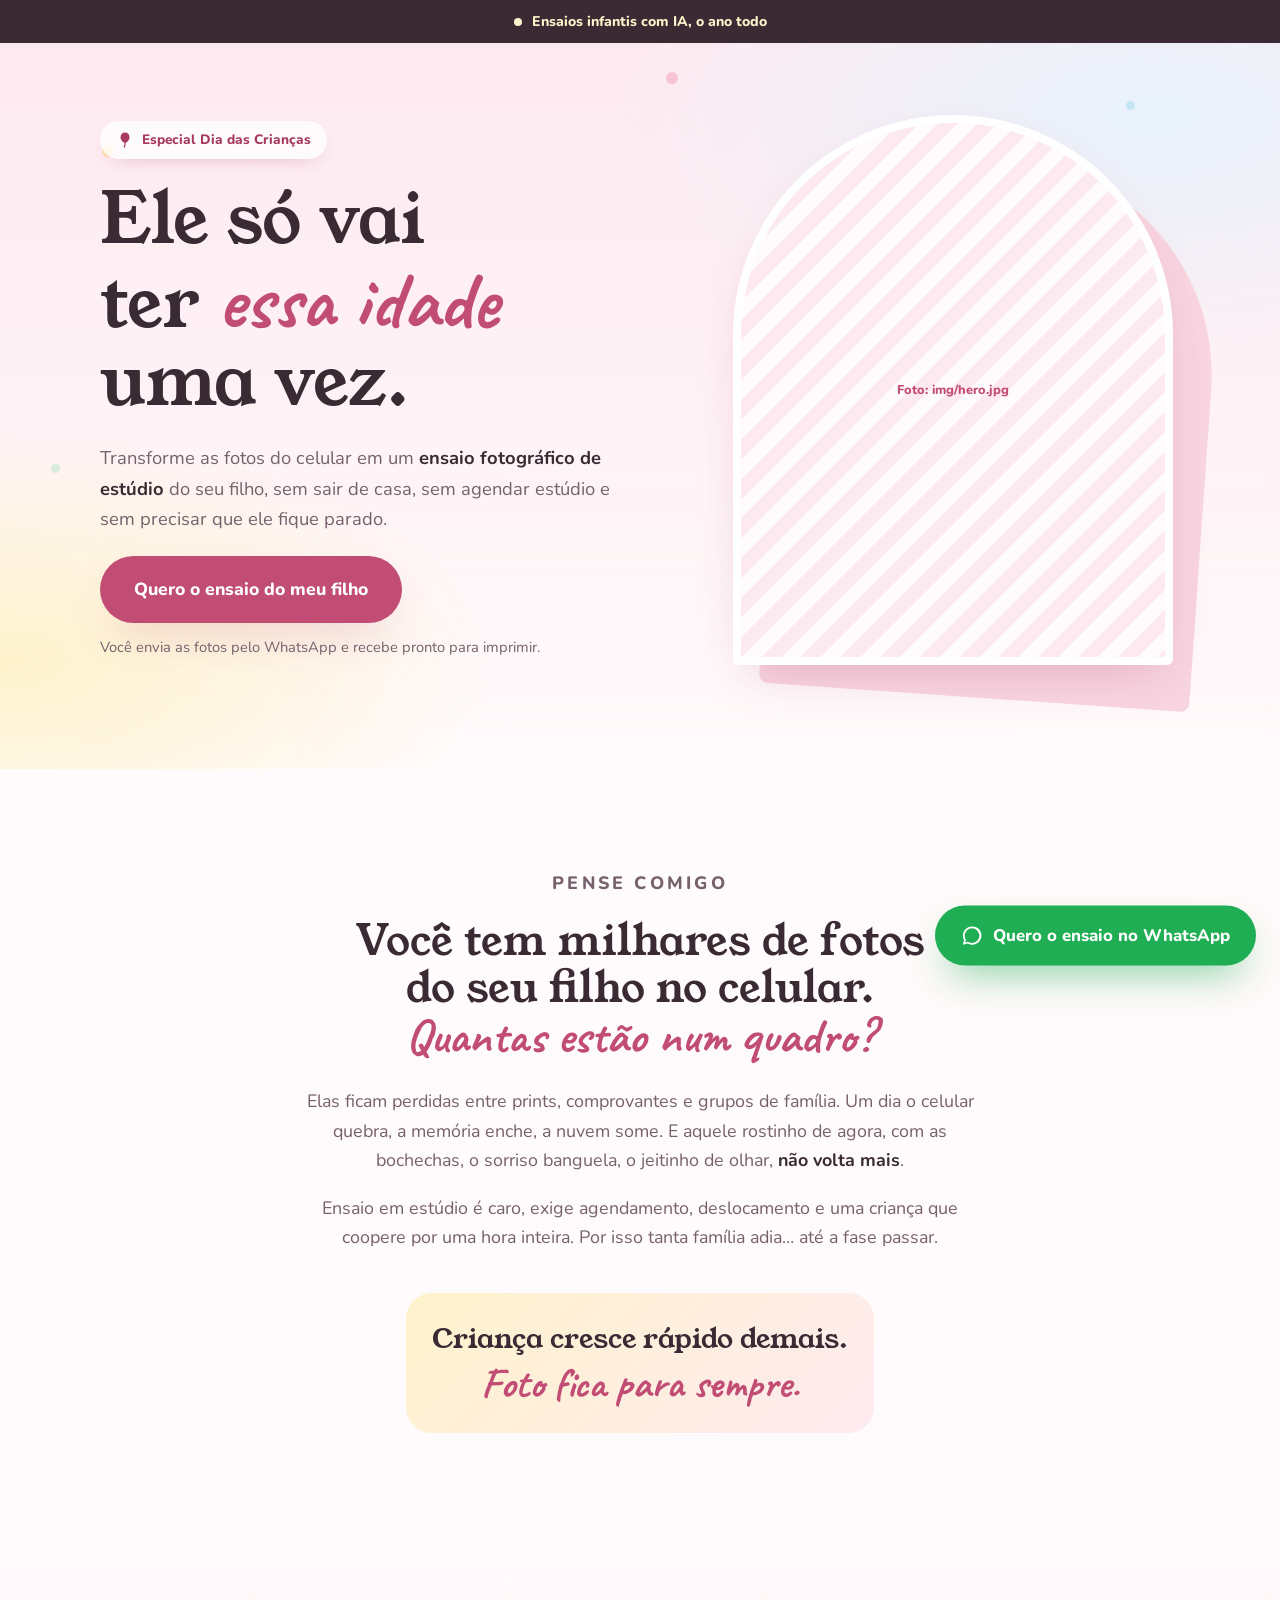
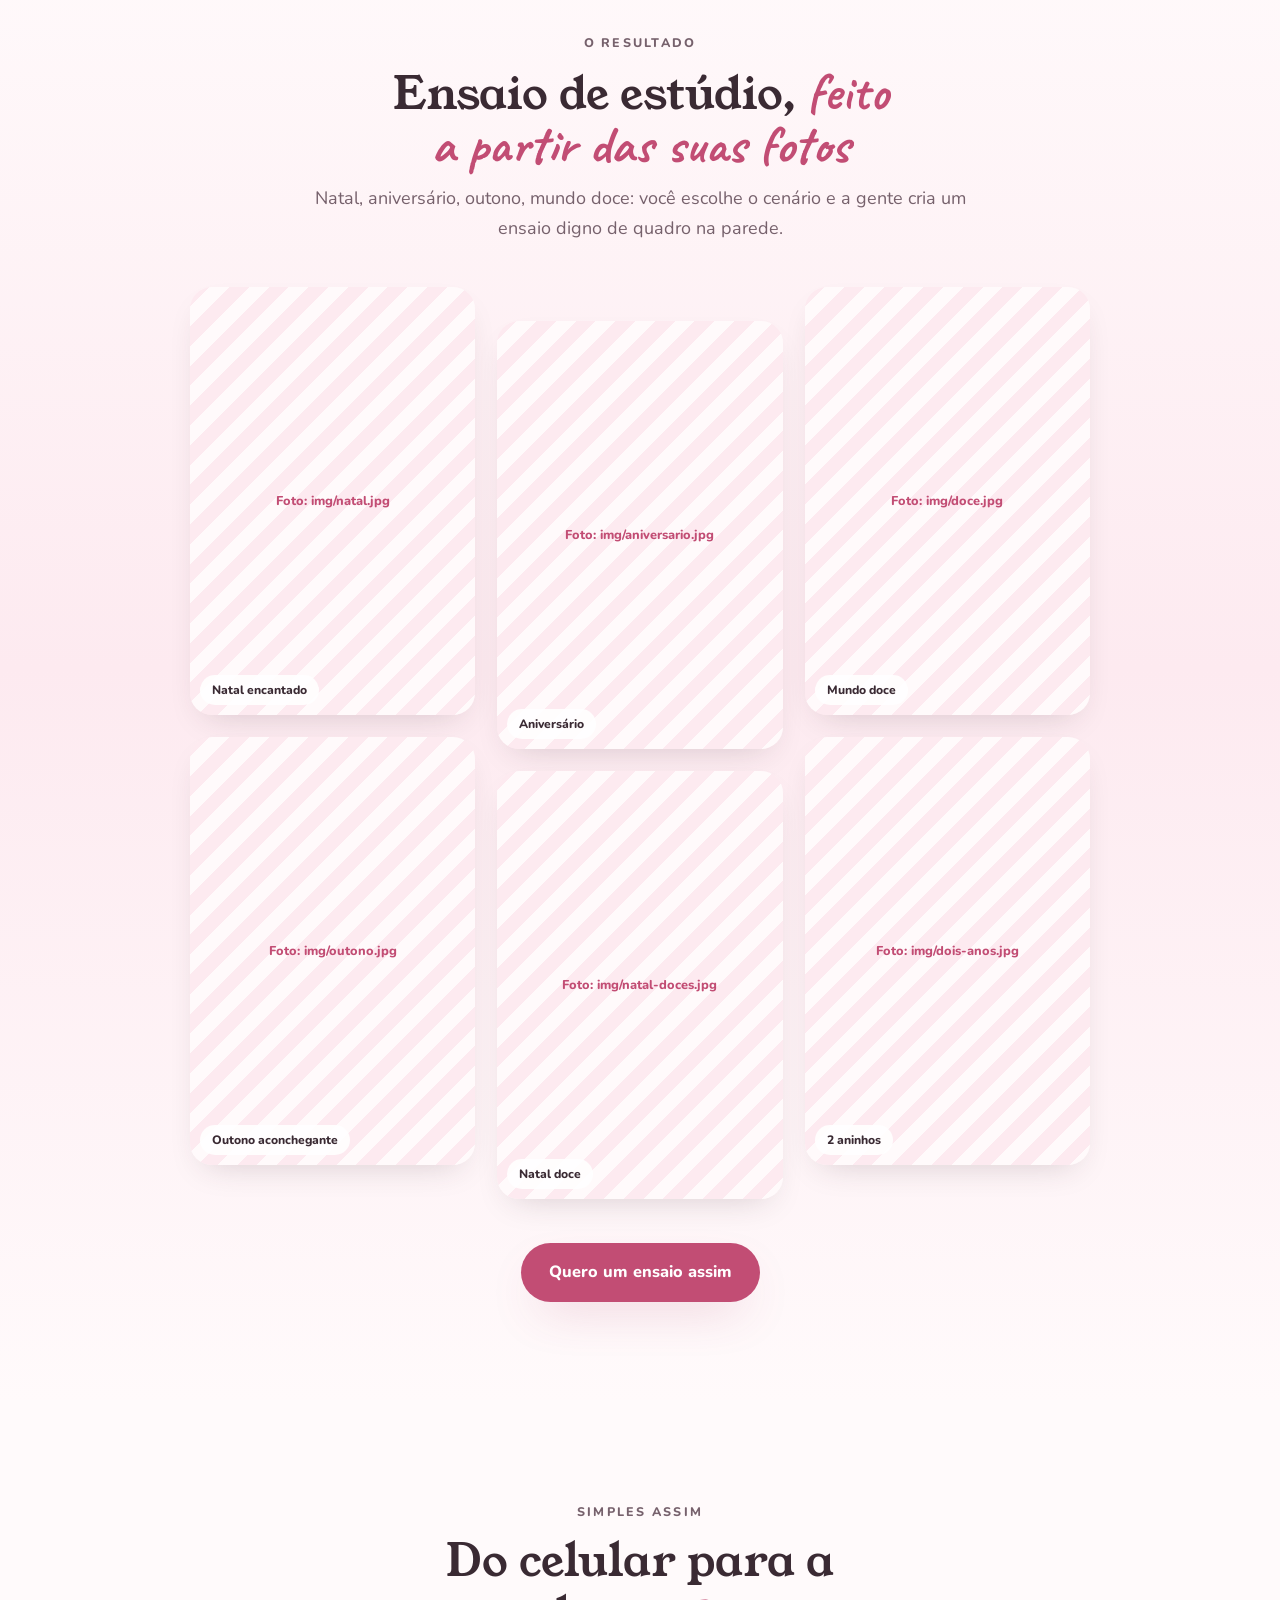
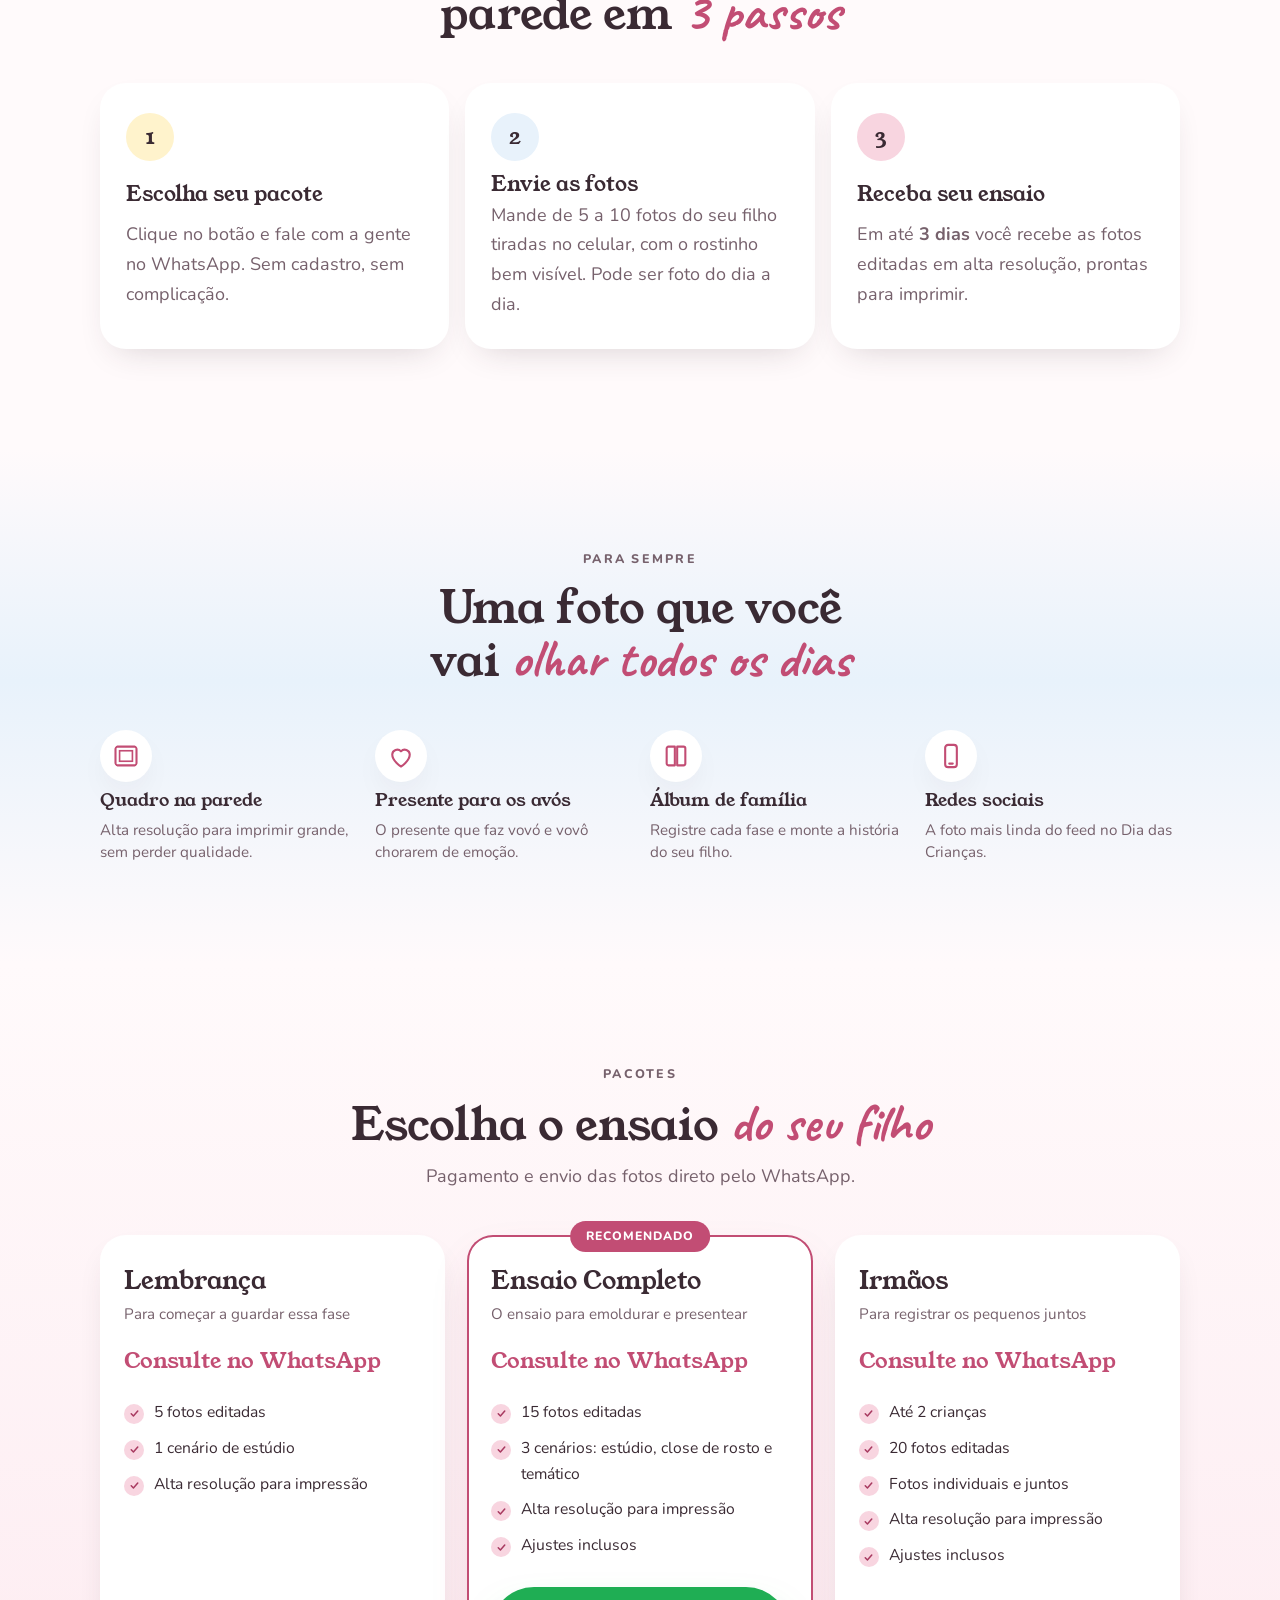
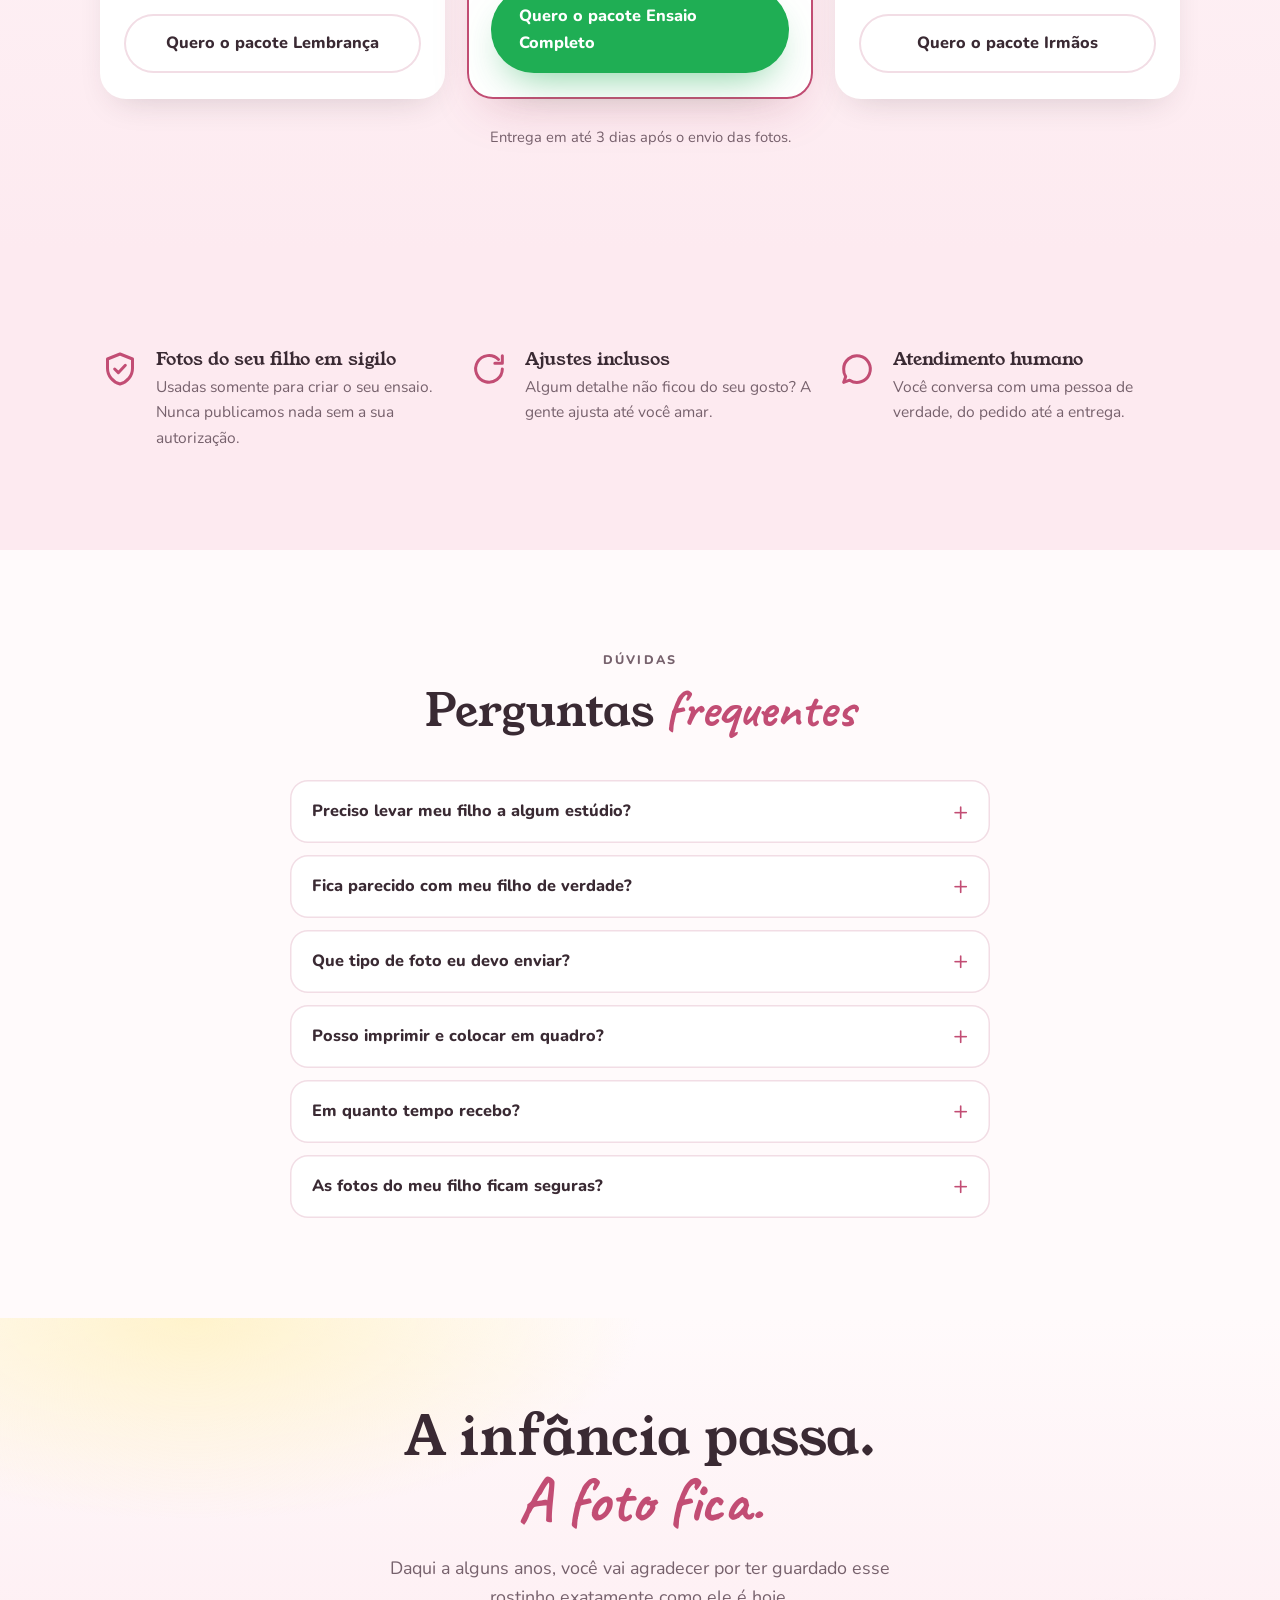
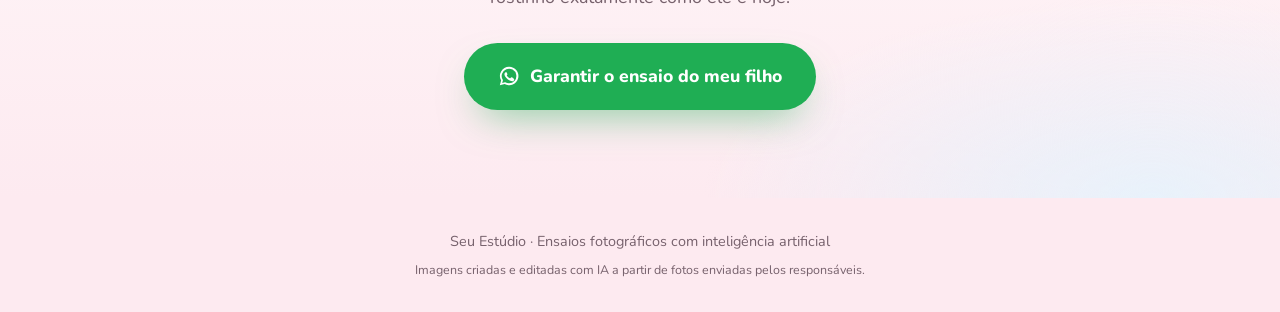
==== ensaio-dia-das-criancas/index.html @ fffeb562 "Add Dia das Crianças landing page for AI photo shoots Mobile-first page for Meta ads traffic: emotio" ====
<!DOCTYPE html>
<html lang="pt-BR">
<head>
<meta charset="UTF-8">
<meta name="viewport" content="width=device-width, initial-scale=1.0">
<meta name="color-scheme" content="light only">
<title>Ensaio Fotográfico com IA · Especial Dia das Crianças</title>
<meta name="description" content="Transforme fotos do celular em um ensaio de estúdio do seu filho, sem sair de casa. Especial Dia das Crianças: você envia as fotos pelo WhatsApp e recebe um ensaio pronto para imprimir e emoldurar.">
<meta property="og:title" content="Ensaio fotográfico com IA · Especial Dia das Crianças">
<meta property="og:description" content="Ele só vai ter essa idade uma vez. Transforme fotos do celular em um ensaio de estúdio, pronto para o quadro na parede.">
<meta property="og:image" content="img/hero.jpg">
<meta property="og:type" content="website">
<link rel="preconnect" href="https://fonts.googleapis.com">
<link rel="preconnect" href="https://fonts.gstatic.com" crossorigin>
<link href="https://fonts.googleapis.com/css2?family=Young+Serif&family=Caveat:wght@700&family=Nunito:wght@400;600;700;800&display=swap" rel="stylesheet">
<link rel="stylesheet" href="style.css">
</head>
<body>

<header class="topbar">
  <span class="topbar-dot"></span>
  <strong id="topbar-deadline">Especial Dia das Crianças</strong>
</header>

<!-- ===== HERO ===== -->
<section class="hero">
  <div class="confetti" aria-hidden="true">
    <i style="--x:8%;--y:14%;--c:var(--sun)"></i>
    <i style="--x:88%;--y:8%;--c:var(--sky)"></i>
    <i style="--x:92%;--y:46%;--c:var(--coral)"></i>
    <i style="--x:4%;--y:58%;--c:var(--mint)"></i>
    <i style="--x:52%;--y:4%;--c:var(--coral)"></i>
  </div>

  <div class="hero-inner">
    <div class="hero-copy">
      <span class="badge">
        <svg viewBox="0 0 24 24" aria-hidden="true"><path d="M12 2c3.3 0 6 2.7 6 6.2 0 3.6-3.2 6.8-6 7.8-2.8-1-6-4.2-6-7.8C6 4.7 8.7 2 12 2Z" fill="currentColor"/><path d="M12 16c.4 2 0 4-1.4 6" stroke="currentColor" stroke-width="1.5" fill="none"/></svg>
        Especial Dia das Crianças
      </span>
      <h1>Ele só vai ter <em>essa idade</em> uma vez.</h1>
      <p class="lead">Transforme as fotos do celular em um <strong>ensaio fotográfico de estúdio</strong> do seu filho, sem sair de casa, sem agendar estúdio e sem precisar que ele fique parado.</p>

      <div class="hero-cta">
        <a href="#pacotes" class="btn btn-primary btn-lg">Quero o ensaio do meu filho</a>
        <p class="micro">Você envia as fotos pelo WhatsApp e recebe pronto para imprimir.</p>
      </div>

      <div class="countdown" id="countdown" hidden>
        <div class="countdown-num"><span id="cd-days">0</span><small>dias</small></div>
        <p>para o Dia das Crianças. <strong id="cd-order-by"></strong></p>
      </div>
    </div>

    <div class="hero-visual">
      <figure class="arch">
        <img src="img/hero.jpg" alt="Menina assoprando a vela de 4 anos no bolo de aniversário" data-ph="hero.jpg">
      </figure>
      <figure class="snapshot" data-optional>
        <img src="img/antes.jpg" alt="Foto comum tirada no celular" data-ph="antes.jpg" data-optional>
        <figcaption>foto do celular</figcaption>
      </figure>
      <div class="arrow-note" data-optional aria-hidden="true">
        <svg viewBox="0 0 80 50"><path d="M4 8c18 30 44 34 66 22" fill="none" stroke="currentColor" stroke-width="2.4" stroke-linecap="round"/><path d="M60 22l10 8-12 4" fill="none" stroke="currentColor" stroke-width="2.4" stroke-linecap="round" stroke-linejoin="round"/></svg>
        <span>vira isso</span>
      </div>
    </div>
  </div>
</section>

<!-- ===== DOR / EMOÇÃO ===== -->
<section class="section feel">
  <div class="wrap narrow">
    <p class="kicker">Pense comigo</p>
    <h2>Você tem milhares de fotos do seu filho no celular.<br><em>Quantas estão num quadro?</em></h2>
    <p>Elas ficam perdidas entre prints, comprovantes e grupos de família. Um dia o celular quebra, a memória enche, a nuvem some. E aquele rostinho de agora, com as bochechas, o sorriso banguela, o jeitinho de olhar, <strong>não volta mais</strong>.</p>
    <p>Ensaio em estúdio é caro, exige agendamento, deslocamento e uma criança que coopere por uma hora inteira. Por isso tanta família adia… até a fase passar.</p>
    <blockquote>Criança cresce rápido demais. <span>Foto fica para sempre.</span></blockquote>
  </div>
</section>

<!-- ===== GALERIA ===== -->
<section class="section gallery-section" id="galeria">
  <div class="wrap">
    <div class="section-head">
      <p class="kicker">O resultado</p>
      <h2>Ensaio de estúdio, <em>feito a partir das suas fotos</em></h2>
      <p>Natal, aniversário, outono, mundo doce: você escolhe o cenário e a gente cria um ensaio digno de quadro na parede.</p>
    </div>

    <div class="gallery">
      <figure class="g-item"><img src="img/natal.jpg" alt="Menina com ursinho de pelúcia em cenário de Natal" data-ph="natal.jpg" loading="lazy"><figcaption>Natal encantado</figcaption></figure>
      <figure class="g-item"><img src="img/aniversario.jpg" alt="Menina com bolo em estúdio de balões amarelos" data-ph="aniversario.jpg" loading="lazy"><figcaption>Aniversário</figcaption></figure>
      <figure class="g-item"><img src="img/doce.jpg" alt="Menina sorrindo ao lado de macarons gigantes" data-ph="doce.jpg" loading="lazy"><figcaption>Mundo doce</figcaption></figure>
      <figure class="g-item"><img src="img/outono.jpg" alt="Menina de vestido vinho em sala decorada de outono" data-ph="outono.jpg" loading="lazy"><figcaption>Outono aconchegante</figcaption></figure>
      <figure class="g-item"><img src="img/natal-doces.jpg" alt="Menina abraçando balas gigantes em cenário de Natal" data-ph="natal-doces.jpg" loading="lazy"><figcaption>Natal doce</figcaption></figure>
      <figure class="g-item"><img src="img/dois-anos.jpg" alt="Menina de vestido rosa em ensaio de 2 anos" data-ph="dois-anos.jpg" loading="lazy"><figcaption>2 aninhos</figcaption></figure>
    </div>

    <div class="compare" data-optional>
      <figure><img src="img/antes-2.jpg" alt="Foto original enviada pelo celular" data-ph="antes-2.jpg" data-optional><figcaption class="tag tag-muted">Antes · foto do celular</figcaption></figure>
      <figure><img src="img/depois-2.jpg" alt="Mesma criança em ensaio de estúdio" data-ph="depois-2.jpg" data-optional><figcaption class="tag">Depois · ensaio</figcaption></figure>
    </div>

    <div class="center"><a href="#pacotes" class="btn btn-primary">Quero um ensaio assim</a></div>
  </div>
</section>

<!-- ===== COMO FUNCIONA ===== -->
<section class="section steps-section">
  <div class="wrap">
    <div class="section-head">
      <p class="kicker">Simples assim</p>
      <h2>Do celular para a parede em <em>3 passos</em></h2>
    </div>
    <ol class="steps">
      <li>
        <span class="step-n">1</span>
        <h3>Escolha seu pacote</h3>
        <p>Clique no botão e fale com a gente no WhatsApp. Sem cadastro, sem complicação.</p>
      </li>
      <li>
        <span class="step-n">2</span>
        <h3>Envie as fotos</h3>
        <p>Mande de 5 a 10 fotos do seu filho tiradas no celular, com o rostinho bem visível. Pode ser foto do dia a dia.</p>
      </li>
      <li>
        <span class="step-n">3</span>
        <h3>Receba seu ensaio</h3>
        <p>Em até <strong data-cfg="prazo">X dias</strong> você recebe as fotos editadas em alta resolução, prontas para imprimir.</p>
      </li>
    </ol>
  </div>
</section>

<!-- ===== USOS ===== -->
<section class="section uses-section">
  <div class="wrap">
    <div class="section-head">
      <p class="kicker">Para sempre</p>
      <h2>Uma foto que você vai <em>olhar todos os dias</em></h2>
    </div>
    <div class="uses">
      <div class="use">
        <svg viewBox="0 0 24 24" aria-hidden="true"><rect x="3" y="4" width="18" height="16" rx="1.5" fill="none" stroke="currentColor" stroke-width="1.8"/><rect x="6.5" y="7.5" width="11" height="9" fill="none" stroke="currentColor" stroke-width="1.4"/></svg>
        <h3>Quadro na parede</h3>
        <p>Alta resolução para imprimir grande, sem perder qualidade.</p>
      </div>
      <div class="use">
        <svg viewBox="0 0 24 24" aria-hidden="true"><path d="M12 21s-7.5-4.6-7.5-10.2A4.3 4.3 0 0 1 12 8a4.3 4.3 0 0 1 7.5 2.8C19.5 16.4 12 21 12 21Z" fill="none" stroke="currentColor" stroke-width="1.8" stroke-linejoin="round"/></svg>
        <h3>Presente para os avós</h3>
        <p>O presente que faz vovó e vovô chorarem de emoção.</p>
      </div>
      <div class="use">
        <svg viewBox="0 0 24 24" aria-hidden="true"><path d="M4 5.5A1.5 1.5 0 0 1 5.5 4H11v16H5.5A1.5 1.5 0 0 1 4 18.5Z M13 4h5.5A1.5 1.5 0 0 1 20 5.5v13a1.5 1.5 0 0 1-1.5 1.5H13Z" fill="none" stroke="currentColor" stroke-width="1.8" stroke-linejoin="round"/></svg>
        <h3>Álbum de família</h3>
        <p>Registre cada fase e monte a história do seu filho.</p>
      </div>
      <div class="use">
        <svg viewBox="0 0 24 24" aria-hidden="true"><rect x="7" y="2.5" width="10" height="19" rx="2.5" fill="none" stroke="currentColor" stroke-width="1.8"/><path d="M10.5 18.5h3" stroke="currentColor" stroke-width="1.8" stroke-linecap="round"/></svg>
        <h3>Redes sociais</h3>
        <p>A foto mais linda do feed no Dia das Crianças.</p>
      </div>
    </div>
  </div>
</section>

<!-- ===== PACOTES ===== -->
<section class="section packages-section" id="pacotes">
  <div class="wrap">
    <div class="section-head">
      <p class="kicker">Pacotes</p>
      <h2>Escolha o ensaio <em>do seu filho</em></h2>
      <p>Pagamento e envio das fotos direto pelo WhatsApp.</p>
    </div>
    <div class="packages" id="packages"></div>
    <p class="pack-note" id="pack-note"></p>
  </div>
</section>

<!-- ===== CONFIANÇA ===== -->
<section class="section trust-section">
  <div class="wrap trust">
    <div class="trust-item">
      <svg viewBox="0 0 24 24" aria-hidden="true"><path d="M12 3 4.5 6v5.5c0 4.6 3.2 8.3 7.5 9.5 4.3-1.2 7.5-4.9 7.5-9.5V6Z" fill="none" stroke="currentColor" stroke-width="1.8" stroke-linejoin="round"/><path d="m8.8 12 2.2 2.2 4.2-4.4" fill="none" stroke="currentColor" stroke-width="1.8" stroke-linecap="round" stroke-linejoin="round"/></svg>
      <div>
        <h3>Fotos do seu filho em sigilo</h3>
        <p>Usadas somente para criar o seu ensaio. Nunca publicamos nada sem a sua autorização.</p>
      </div>
    </div>
    <div class="trust-item">
      <svg viewBox="0 0 24 24" aria-hidden="true"><path d="M20 12a8 8 0 1 1-2.3-5.7M20 4v4.5h-4.5" fill="none" stroke="currentColor" stroke-width="1.8" stroke-linecap="round" stroke-linejoin="round"/></svg>
      <div>
        <h3>Ajustes inclusos</h3>
        <p>Algum detalhe não ficou do seu gosto? A gente ajusta até você amar.</p>
      </div>
    </div>
    <div class="trust-item">
      <svg viewBox="0 0 24 24" aria-hidden="true"><path d="M4 12a8 8 0 1 1 3.6 6.7L4 20l1.2-3.4A8 8 0 0 1 4 12Z" fill="none" stroke="currentColor" stroke-width="1.8" stroke-linejoin="round"/></svg>
      <div>
        <h3>Atendimento humano</h3>
        <p>Você conversa com uma pessoa de verdade, do pedido até a entrega.</p>
      </div>
    </div>
  </div>
</section>

<!-- ===== FAQ ===== -->
<section class="section faq-section">
  <div class="wrap narrow">
    <div class="section-head">
      <p class="kicker">Dúvidas</p>
      <h2>Perguntas <em>frequentes</em></h2>
    </div>
    <div class="faq">
      <details>
        <summary>Preciso levar meu filho a algum estúdio?</summary>
        <p>Não. Todo o ensaio é feito a partir das fotos que você já tem no celular. Você não sai de casa e seu filho não precisa posar.</p>
      </details>
      <details>
        <summary>Fica parecido com meu filho de verdade?</summary>
        <p>Sim. Usamos as suas fotos como referência e cada imagem passa por revisão e retoque antes da entrega. Se algum detalhe não ficar fiel, ajustamos.</p>
      </details>
      <details>
        <summary>Que tipo de foto eu devo enviar?</summary>
        <p>De 5 a 10 fotos com o rosto bem visível e boa iluminação: de frente, de lado, sorrindo. Fotos do dia a dia servem perfeitamente. Evite fotos muito escuras, borradas ou com óculos de sol.</p>
      </details>
      <details>
        <summary>Posso imprimir e colocar em quadro?</summary>
        <p>Pode e deve! As fotos são entregues em alta resolução, prontas para impressão, quadro, álbum ou presente.</p>
      </details>
      <details>
        <summary>Em quanto tempo recebo?</summary>
        <p>Em até <strong data-cfg="prazo">X dias</strong> após o envio das fotos e a confirmação do pagamento.</p>
      </details>
      <details>
        <summary>As fotos do meu filho ficam seguras?</summary>
        <p>Sim. As fotos são usadas somente para criar o seu ensaio e não são publicadas nem compartilhadas sem a sua autorização.</p>
      </details>
    </div>
  </div>
</section>

<!-- ===== CTA FINAL ===== -->
<section class="final">
  <div class="wrap narrow">
    <h2>A infância passa.<br><em>A foto fica.</em></h2>
    <p>Daqui a alguns anos, você vai agradecer por ter guardado esse rostinho exatamente como ele é hoje.</p>
    <a href="#" class="btn btn-whats btn-lg" data-wa="Olá! Quero fazer o ensaio fotográfico do meu filho para o Dia das Crianças.">
      <svg viewBox="0 0 24 24" aria-hidden="true"><path fill="currentColor" d="M12 2a10 10 0 0 0-8.6 15L2 22l5.2-1.4A10 10 0 1 0 12 2Zm0 18a8 8 0 0 1-4.1-1.1l-.3-.2-3 .8.8-3-.2-.3A8 8 0 1 1 12 20Zm4.4-5.9c-.2-.1-1.4-.7-1.6-.8-.2-.1-.4-.1-.5.1s-.6.8-.8 1c-.1.1-.3.2-.5.1a6.6 6.6 0 0 1-3.3-2.9c-.2-.4.2-.4.6-1.2.1-.1 0-.3 0-.4l-.8-1.8c-.2-.5-.4-.4-.5-.4h-.5c-.1 0-.4 0-.6.3a2.7 2.7 0 0 0-.9 2.1c0 1.3.9 2.5 1.1 2.7.1.2 1.9 3 4.7 4.1.6.3 1.1.4 1.5.5.6.2 1.2.2 1.6.1.5-.1 1.4-.6 1.6-1.1.2-.5.2-1 .1-1.1s-.2-.2-.4-.3Z"/></svg>
      Garantir o ensaio do meu filho
    </a>
  </div>
</section>

<footer class="footer">
  <p><span data-cfg="marca">Seu Estúdio</span> · Ensaios fotográficos com inteligência artificial</p>
  <p class="footer-small">Imagens criadas e editadas com IA a partir de fotos enviadas pelos responsáveis.</p>
</footer>

<a href="#" class="sticky-cta" data-wa="Olá! Quero fazer o ensaio fotográfico do meu filho para o Dia das Crianças.">
  <svg viewBox="0 0 24 24" aria-hidden="true"><path fill="currentColor" d="M12 2a10 10 0 0 0-8.6 15L2 22l5.2-1.4A10 10 0 1 0 12 2Zm0 18a8 8 0 0 1-4.1-1.1l-.3-.2-3 .8.8-3-.2-.3A8 8 0 1 1 12 20Z"/></svg>
  Quero o ensaio no WhatsApp
</a>

<script src="script.js"></script>
</body>
</html>
---- ensaio-dia-das-criancas/style.css ----
/* Layout: soft blush page that flows section to section through gradients, no hard color blocks;
   one handwritten accent carries the emotion, everything else stays quiet. */
:root {
  --bg: #fffafb;
  --blush: #fdeaf0;
  --blush-2: #f8d5e0;
  --butter: #fff3cc;
  --powder: #e8f2fb;
  --rose: #c24d74;
  --rose-deep: #a83a60;
  --ink: #3a2a33;
  --ink-soft: #76616c;
  --line: #f2dde5;
  --white: #ffffff;
  --whats: #1fae54;
  --whats-deep: #178f44;
  --sun: #ffd36b;
  --sky: #a9d8f2;
  --coral: #f4a3bb;
  --mint: #b9e6cf;

  --f-display: "Young Serif", Georgia, "Times New Roman", serif;
  --f-hand: "Caveat", "Segoe Script", cursive;
  --f-body: "Nunito", system-ui, -apple-system, "Segoe UI", sans-serif;

  --radius: 26px;
  --shadow-soft: 0 20px 50px -18px rgba(168, 58, 96, 0.28);
  --shadow-card: 0 14px 34px -16px rgba(58, 42, 51, 0.22);
  --ease: cubic-bezier(0.22, 0.75, 0.25, 1);
  color-scheme: only light;
}

* { box-sizing: border-box; }
[hidden] { display: none !important; }
html { scroll-behavior: smooth; }
body {
  margin: 0;
  font-family: var(--f-body);
  font-size: 18px;
  line-height: 1.65;
  color: var(--ink);
  background: var(--bg);
  -webkit-font-smoothing: antialiased;
  overflow-x: hidden;
  padding-bottom: 84px;
}
img { display: block; max-width: 100%; }
a { color: inherit; }
h1, h2, h3 { font-family: var(--f-display); font-weight: 400; line-height: 1.14; margin: 0; text-wrap: balance; }
h1 em, h2 em, blockquote span, .arrow-note span {
  font-family: var(--f-hand);
  font-style: normal;
  font-weight: 700;
  color: var(--rose);
  font-size: 1.18em;
  line-height: 1;
}
p { margin: 0; }

.wrap { max-width: 1120px; margin: 0 auto; padding-inline: 20px; }
.narrow { max-width: 740px; }
.section { padding-block: 76px; }
.section-head { display: grid; gap: 12px; text-align: center; max-width: 660px; margin: 0 auto 44px; }
.section-head h2 { font-size: clamp(1.85rem, 5.6vw, 2.8rem); }
.section-head p { color: var(--ink-soft); }
.kicker {
  font-weight: 800;
  font-size: 0.78rem;
  letter-spacing: 0.18em;
  text-transform: uppercase;
  color: var(--rose);
}
.center { display: flex; justify-content: center; margin-top: 44px; }

/* ===== Buttons ===== */
.btn {
  display: inline-flex;
  align-items: center;
  justify-content: center;
  gap: 10px;
  padding: 16px 28px;
  border-radius: 999px;
  border: none;
  font: inherit;
  font-weight: 800;
  font-size: 1.02rem;
  text-decoration: none;
  cursor: pointer;
  transition: transform 0.35s var(--ease), box-shadow 0.35s var(--ease), background-color 0.35s var(--ease);
}
.btn:hover { transform: translateY(-2px); }
.btn:active { transform: scale(0.98); }
.btn svg { width: 22px; height: 22px; flex-shrink: 0; }
.btn-lg { padding: 19px 34px; font-size: 1.1rem; }
.btn-primary { background: var(--rose); color: var(--white); box-shadow: var(--shadow-soft); }
.btn-primary:hover { background: var(--rose-deep); }
.btn-whats { background: var(--whats); color: var(--white); box-shadow: 0 18px 40px -16px rgba(31, 174, 84, 0.6); }
.btn-whats:hover { background: var(--whats-deep); }
.btn-ghost { background: var(--white); color: var(--ink); box-shadow: inset 0 0 0 2px var(--line); }
.btn-ghost:hover { box-shadow: inset 0 0 0 2px var(--rose); }
.btn:focus-visible, .sticky-cta:focus-visible, summary:focus-visible { outline: 3px solid var(--rose); outline-offset: 3px; }

/* ===== Top bar ===== */
.topbar {
  display: flex;
  align-items: center;
  justify-content: center;
  gap: 10px;
  padding: 10px 16px;
  background: var(--ink);
  color: var(--white);
  font-size: 0.88rem;
  text-align: center;
}
.topbar strong { color: var(--butter); font-weight: 800; }
.topbar-dot { width: 8px; height: 8px; border-radius: 50%; background: var(--butter); flex-shrink: 0; animation: breathe 2.4s ease-in-out infinite; }
@keyframes breathe { 50% { opacity: 0.3; transform: scale(0.8); } }

/* ===== Hero ===== */
.hero {
  position: relative;
  overflow: hidden;
  padding-block: 36px 72px;
  background:
    radial-gradient(60% 50% at 90% 10%, var(--powder) 0, transparent 70%),
    radial-gradient(55% 45% at 0% 85%, var(--butter) 0, transparent 70%),
    linear-gradient(180deg, var(--blush) 0%, var(--bg) 100%);
}
.confetti i {
  position: absolute;
  left: var(--x);
  top: var(--y);
  width: 12px;
  height: 12px;
  border-radius: 50%;
  background: var(--c);
  opacity: 0.55;
  animation: drift 7s ease-in-out infinite;
}
.confetti i:nth-child(2n) { animation-delay: -2.4s; width: 9px; height: 9px; }
.confetti i:nth-child(3n) { animation-delay: -4.6s; }
@keyframes drift { 50% { translate: 0 -12px; } }

.hero-inner {
  position: relative;
  max-width: 1120px;
  margin: 0 auto;
  padding-inline: 20px;
  display: grid;
  gap: 48px;
  align-items: center;
}
.hero-copy { display: grid; gap: 22px; justify-items: start; }
.badge {
  display: inline-flex;
  align-items: center;
  gap: 8px;
  padding: 8px 16px;
  border-radius: 999px;
  background: rgba(255, 255, 255, 0.8);
  color: var(--rose-deep);
  font-weight: 800;
  font-size: 0.85rem;
  box-shadow: 0 8px 20px -12px rgba(168, 58, 96, 0.4);
}
.badge svg { width: 18px; height: 18px; }
.hero h1 { font-size: clamp(2.5rem, 9.4vw, 4.3rem); }
.lead { font-size: 1.15rem; color: var(--ink-soft); max-width: 520px; }
.lead strong { color: var(--ink); }
.hero-cta { display: grid; gap: 12px; justify-items: start; }
.micro { font-size: 0.92rem; color: var(--ink-soft); }

.countdown {
  display: flex;
  align-items: center;
  gap: 16px;
  padding: 14px 20px;
  background: rgba(255, 255, 255, 0.75);
  border-radius: 20px;
  box-shadow: inset 0 0 0 1.5px var(--blush-2);
  max-width: 460px;
}
.countdown-num {
  display: flex;
  flex-direction: column;
  align-items: center;
  min-width: 60px;
  font-family: var(--f-display);
  font-size: 2.4rem;
  line-height: 1;
  color: var(--rose);
  font-variant-numeric: tabular-nums;
}
.countdown-num small { font-family: var(--f-body); font-size: 0.72rem; font-weight: 800; text-transform: uppercase; letter-spacing: 0.12em; color: var(--ink-soft); margin-top: 6px; }
.countdown p { font-size: 0.98rem; line-height: 1.45; }
.countdown strong { display: block; color: var(--ink); }

.hero-visual { position: relative; width: 100%; max-width: 440px; margin: 0 auto; }
.hero-visual::before {
  content: "";
  position: absolute;
  inset: 8% -8% -6% 10%;
  border-radius: 999px 999px 40px 40px;
  background: var(--blush-2);
  transform: rotate(4deg);
}
.arch {
  position: relative;
  margin: 0;
  aspect-ratio: 4 / 5;
  max-width: 100%;
  border-radius: 999px 999px var(--radius) var(--radius);
  overflow: hidden;
  border: 8px solid var(--white);
  box-shadow: var(--shadow-soft);
  background: var(--blush);
}
.arch img { width: 100%; height: 100%; object-fit: cover; object-position: 50% 30%; }
.snapshot {
  position: absolute;
  left: -8px;
  bottom: -24px;
  width: 38%;
  margin: 0;
  padding: 7px 7px 30px;
  background: var(--white);
  border-radius: 6px;
  box-shadow: var(--shadow-card);
  transform: rotate(-7deg);
}
.snapshot img { aspect-ratio: 3 / 4; width: 100%; object-fit: cover; border-radius: 2px; background: var(--powder); }
.snapshot figcaption { position: absolute; inset: auto 0 6px; text-align: center; font-family: var(--f-hand); font-size: 1.05rem; font-weight: 700; color: var(--ink-soft); }
.arrow-note {
  position: absolute;
  left: 32%;
  bottom: -50px;
  display: flex;
  align-items: flex-end;
  gap: 4px;
  color: var(--rose);
}
.arrow-note span { font-size: 1.6rem; }
.arrow-note svg { width: 60px; height: 38px; }

/* ===== Photos not uploaded yet ===== */
.is-empty { background: repeating-linear-gradient(135deg, var(--blush) 0 14px, var(--bg) 14px 28px) !important; }
.is-empty img { visibility: hidden; }
.is-empty::after {
  content: attr(data-ph-label);
  position: absolute;
  inset: 0;
  display: flex;
  align-items: center;
  justify-content: center;
  padding: 8px;
  text-align: center;
  font-size: 0.8rem;
  font-weight: 800;
  color: var(--rose);
}

/* ===== Feel ===== */
.feel { text-align: center; }
.feel .wrap { display: grid; gap: 18px; }
.feel h2 { font-size: clamp(1.75rem, 5.4vw, 2.6rem); margin-bottom: 8px; }
.feel p { font-size: 1.12rem; color: var(--ink-soft); }
.feel strong { color: var(--ink); }
blockquote {
  margin: 22px auto 0;
  padding: 28px 26px;
  max-width: 560px;
  border-radius: var(--radius);
  background: linear-gradient(135deg, var(--butter), var(--blush));
  font-family: var(--f-display);
  font-size: clamp(1.35rem, 4.4vw, 1.75rem);
  line-height: 1.3;
}
blockquote span { display: block; margin-top: 6px; font-size: 1.5em; }

/* ===== Gallery ===== */
.gallery-section { background: linear-gradient(180deg, var(--bg) 0%, var(--blush) 50%, var(--bg) 100%); }
.gallery { display: grid; grid-template-columns: repeat(2, 1fr); gap: 14px; }
.g-item {
  position: relative;
  margin: 0;
  aspect-ratio: 2 / 3;
  max-width: 100%;
  overflow: hidden;
  border-radius: 22px;
  background: var(--blush);
  box-shadow: var(--shadow-card);
}
.g-item img { width: 100%; height: 100%; object-fit: cover; object-position: 50% 25%; transition: transform 0.9s var(--ease); }
.g-item:hover img { transform: scale(1.04); }
.g-item figcaption {
  position: absolute;
  left: 10px;
  bottom: 10px;
  z-index: 1;
  padding: 5px 12px;
  border-radius: 999px;
  background: rgba(255, 255, 255, 0.9);
  font-size: 0.76rem;
  font-weight: 800;
}

.compare { display: grid; grid-template-columns: 1fr 1fr; gap: 14px; margin: 44px auto 0; max-width: 720px; }
.compare figure { position: relative; margin: 0; aspect-ratio: 3 / 4; max-width: 100%; border-radius: 22px; overflow: hidden; background: var(--blush); }
.compare img { width: 100%; height: 100%; object-fit: cover; }
.tag { position: absolute; top: 10px; left: 10px; z-index: 1; padding: 5px 12px; border-radius: 999px; background: var(--rose); color: var(--white); font-size: 0.76rem; font-weight: 800; }
.tag-muted { background: rgba(58, 42, 51, 0.72); }

/* ===== Steps (a real sequence, so numbered) ===== */
.steps { list-style: none; margin: 0; padding: 0; display: grid; gap: 16px; }
.steps li {
  display: grid;
  grid-template-columns: auto 1fr;
  gap: 4px 18px;
  align-items: start;
  padding: 24px 22px;
  border-radius: var(--radius);
  background: var(--white);
  box-shadow: var(--shadow-card);
}
.step-n {
  grid-row: span 2;
  display: inline-flex;
  align-items: center;
  justify-content: center;
  width: 48px;
  height: 48px;
  border-radius: 50%;
  background: var(--butter);
  font-family: var(--f-display);
  font-size: 1.35rem;
}
.steps li:nth-child(2) .step-n { background: var(--powder); }
.steps li:nth-child(3) .step-n { background: var(--blush-2); }
.steps h3 { font-size: 1.3rem; }
.steps p { color: var(--ink-soft); }

/* ===== Uses (plain, no cards) ===== */
.uses-section { background: linear-gradient(180deg, var(--bg) 0%, var(--powder) 45%, var(--bg) 100%); }
.uses { display: grid; grid-template-columns: 1fr 1fr; gap: 32px 20px; }
.use { display: grid; gap: 8px; justify-items: start; min-width: 0; }
.use svg {
  width: 52px;
  height: 52px;
  padding: 12px;
  border-radius: 50%;
  background: var(--white);
  color: var(--rose);
  box-shadow: var(--shadow-card);
}
.use h3 { font-size: 1.12rem; }
.use p { font-size: 0.95rem; color: var(--ink-soft); line-height: 1.5; }

/* ===== Packages ===== */
.packages-section { background: linear-gradient(180deg, var(--bg) 0%, var(--blush) 100%); }
.packages { display: grid; gap: 22px; align-items: stretch; }
.pack {
  position: relative;
  display: flex;
  flex-direction: column;
  gap: 6px;
  padding: 32px 24px 26px;
  background: var(--white);
  border-radius: var(--radius);
  box-shadow: var(--shadow-card);
}
.pack.featured { box-shadow: inset 0 0 0 2px var(--rose), var(--shadow-soft); }
.pack-flag {
  position: absolute;
  top: -14px;
  left: 50%;
  transform: translateX(-50%);
  padding: 5px 16px;
  border-radius: 999px;
  background: var(--rose);
  color: var(--white);
  font-size: 0.76rem;
  font-weight: 800;
  letter-spacing: 0.08em;
  text-transform: uppercase;
  white-space: nowrap;
}
.pack h3 { font-size: 1.55rem; }
.pack-sub { color: var(--ink-soft); font-size: 0.95rem; margin-bottom: 10px; }
.pack-price { font-family: var(--f-display); font-size: 2.4rem; line-height: 1; font-variant-numeric: tabular-nums; }
.pack-old { color: var(--ink-soft); text-decoration: line-through; font-size: 0.95rem; }
.pack-consult { font-family: var(--f-display); font-size: 1.4rem; color: var(--rose); }
.pack ul { list-style: none; padding: 0; margin: 14px 0 22px; flex: 1; display: grid; gap: 10px; align-content: start; }
.pack li { position: relative; padding-left: 30px; font-size: 0.98rem; }
.pack li::before {
  content: "";
  position: absolute;
  left: 0;
  top: 4px;
  width: 20px;
  height: 20px;
  border-radius: 50%;
  background: var(--blush-2) url("data:image/svg+xml,%3Csvg xmlns='http://www.w3.org/2000/svg' viewBox='0 0 24 24'%3E%3Cpath d='m6 12.5 4 4 8-9' fill='none' stroke='%23a83a60' stroke-width='2.8' stroke-linecap='round' stroke-linejoin='round'/%3E%3C/svg%3E") center / 13px no-repeat;
}
.pack .btn { width: 100%; }
.pack-note { text-align: center; color: var(--ink-soft); font-size: 0.92rem; margin-top: 26px; }

/* ===== Trust ===== */
.trust-section { background: var(--blush); padding-block: 8px 64px; }
.trust { display: grid; gap: 26px; }
.trust-item { display: flex; gap: 16px; align-items: flex-start; }
.trust-item > div { display: grid; gap: 4px; min-width: 0; }
.trust-item svg { width: 40px; height: 40px; flex-shrink: 0; color: var(--rose); }
.trust-item h3 { font-size: 1.12rem; }
.trust-item p { color: var(--ink-soft); font-size: 0.97rem; }

/* ===== FAQ ===== */
.faq { display: grid; gap: 12px; }
.faq details {
  background: var(--white);
  border-radius: 18px;
  box-shadow: inset 0 0 0 1.5px var(--line);
  transition: box-shadow 0.35s var(--ease);
}
.faq details[open] { box-shadow: inset 0 0 0 1.5px var(--blush-2), var(--shadow-card); }
.faq summary {
  list-style: none;
  cursor: pointer;
  padding: 18px 54px 18px 22px;
  position: relative;
  font-weight: 800;
  font-size: 1.02rem;
}
.faq summary::-webkit-details-marker { display: none; }
.faq summary::after {
  content: "+";
  position: absolute;
  right: 22px;
  top: 50%;
  transform: translateY(-50%);
  font-size: 1.6rem;
  font-weight: 400;
  color: var(--rose);
  transition: transform 0.35s var(--ease);
}
.faq details[open] summary::after { transform: translateY(-50%) rotate(45deg); }
.faq details p { padding: 0 22px 20px; color: var(--ink-soft); }

/* ===== Final CTA ===== */
.final {
  padding-block: 88px;
  text-align: center;
  background:
    radial-gradient(50% 60% at 15% 0%, var(--butter) 0, transparent 70%),
    radial-gradient(50% 60% at 90% 100%, var(--powder) 0, transparent 70%),
    linear-gradient(180deg, var(--bg) 0%, var(--blush) 100%);
}
.final .wrap { display: grid; gap: 20px; justify-items: center; }
.final h2 { font-size: clamp(2.1rem, 7vw, 3.4rem); }
.final p { font-size: 1.12rem; color: var(--ink-soft); max-width: 520px; margin-bottom: 10px; }

.footer { display: grid; gap: 6px; padding: 32px 20px; text-align: center; font-size: 0.9rem; color: var(--ink-soft); background: var(--blush); }
.footer-small { font-size: 0.78rem; }

/* ===== Sticky CTA ===== */
.sticky-cta {
  position: fixed;
  left: 12px;
  right: 12px;
  bottom: calc(12px + env(safe-area-inset-bottom, 0px));
  z-index: 50;
  display: flex;
  align-items: center;
  justify-content: center;
  gap: 10px;
  padding: 16px;
  border-radius: 999px;
  background: var(--whats);
  color: var(--white);
  font-weight: 800;
  font-size: 1.05rem;
  text-decoration: none;
  box-shadow: 0 18px 40px -14px rgba(31, 174, 84, 0.65);
  transform: translateY(150%);
  transition: transform 0.6s var(--ease);
}
.sticky-cta.show { transform: none; }
.sticky-cta svg { width: 22px; height: 22px; }

/* ===== Gentle rise as sections arrive (content stays visible at rest) ===== */
.reveal { transform: translateY(18px); transition: transform 0.9s var(--ease); }
.reveal.in { transform: none; }

/* ===== Phone: photo right under the headline so it shows on the first screen ===== */
@media (max-width: 959px) {
  .hero-inner { display: flex; flex-direction: column; align-items: stretch; gap: 22px; }
  .hero-copy { display: contents; }
  .badge { order: 1; align-self: flex-start; }
  .hero h1 { order: 2; }
  .hero-visual { order: 3; max-width: 330px; margin-block: 6px 8px; }
  .hero-visual:has(.snapshot:not([hidden])) { margin-bottom: 52px; }
  .lead { order: 4; }
  .hero-cta { order: 5; }
  .countdown { order: 6; }
}

@media (min-width: 760px) {
  .section { padding-block: 100px; }
  .gallery { grid-template-columns: repeat(3, 1fr); gap: 22px; max-width: 900px; margin: 0 auto; padding-bottom: 34px; }
  .g-item:nth-child(3n+2) { translate: 0 34px; }
  .steps { grid-template-columns: repeat(3, 1fr); }
  .steps li { grid-template-columns: 1fr; padding: 30px 26px; }
  .step-n { grid-row: auto; margin-bottom: 8px; }
  .uses { grid-template-columns: repeat(4, 1fr); }
  .packages { grid-template-columns: repeat(3, 1fr); }
  .trust { grid-template-columns: repeat(3, 1fr); }
}
@media (min-width: 960px) {
  body { padding-bottom: 0; }
  .hero { padding-block: 72px 104px; }
  .hero-inner { grid-template-columns: 1.1fr 0.9fr; gap: 72px; }
  .sticky-cta { left: auto; right: 24px; bottom: 24px; padding: 16px 26px; }
}

@media (prefers-reduced-motion: reduce) {
  html { scroll-behavior: auto; }
  *, *::before, *::after { animation: none !important; transition: none !important; }
  .reveal { transform: none; }
}
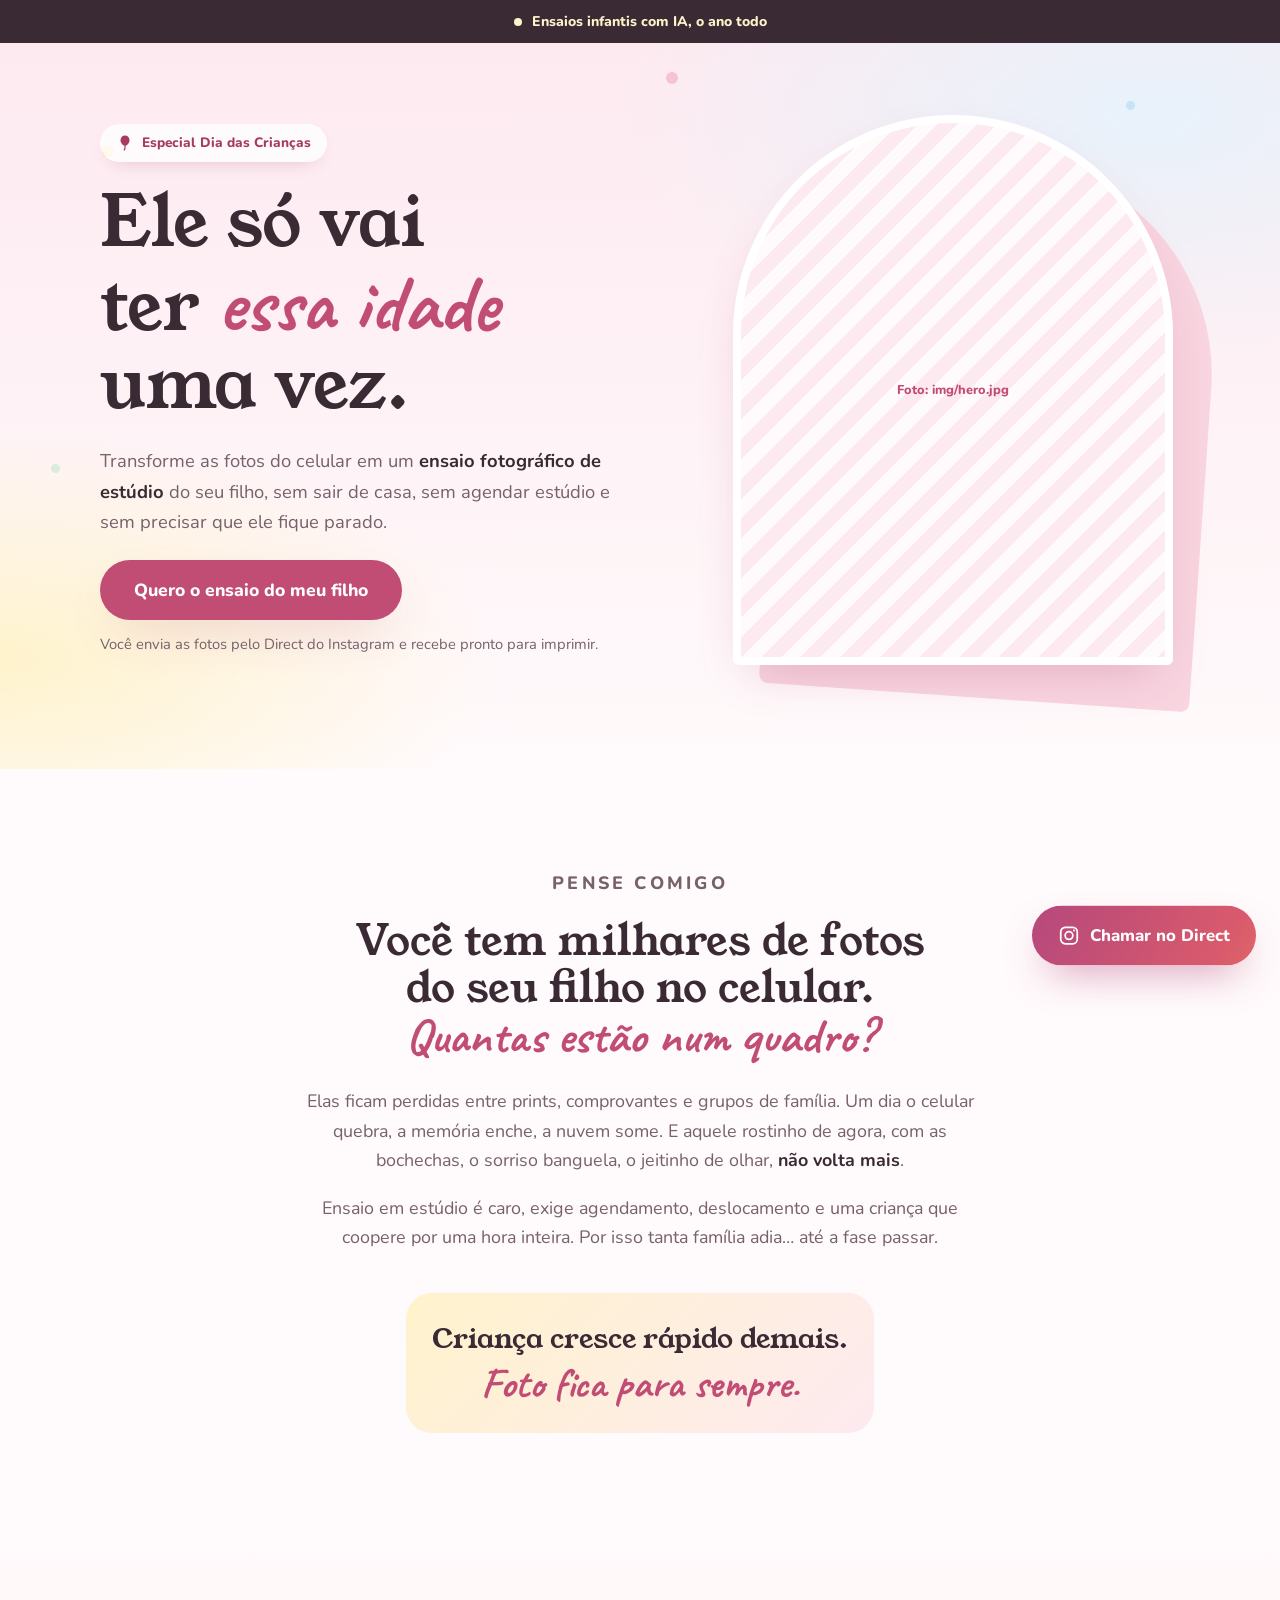
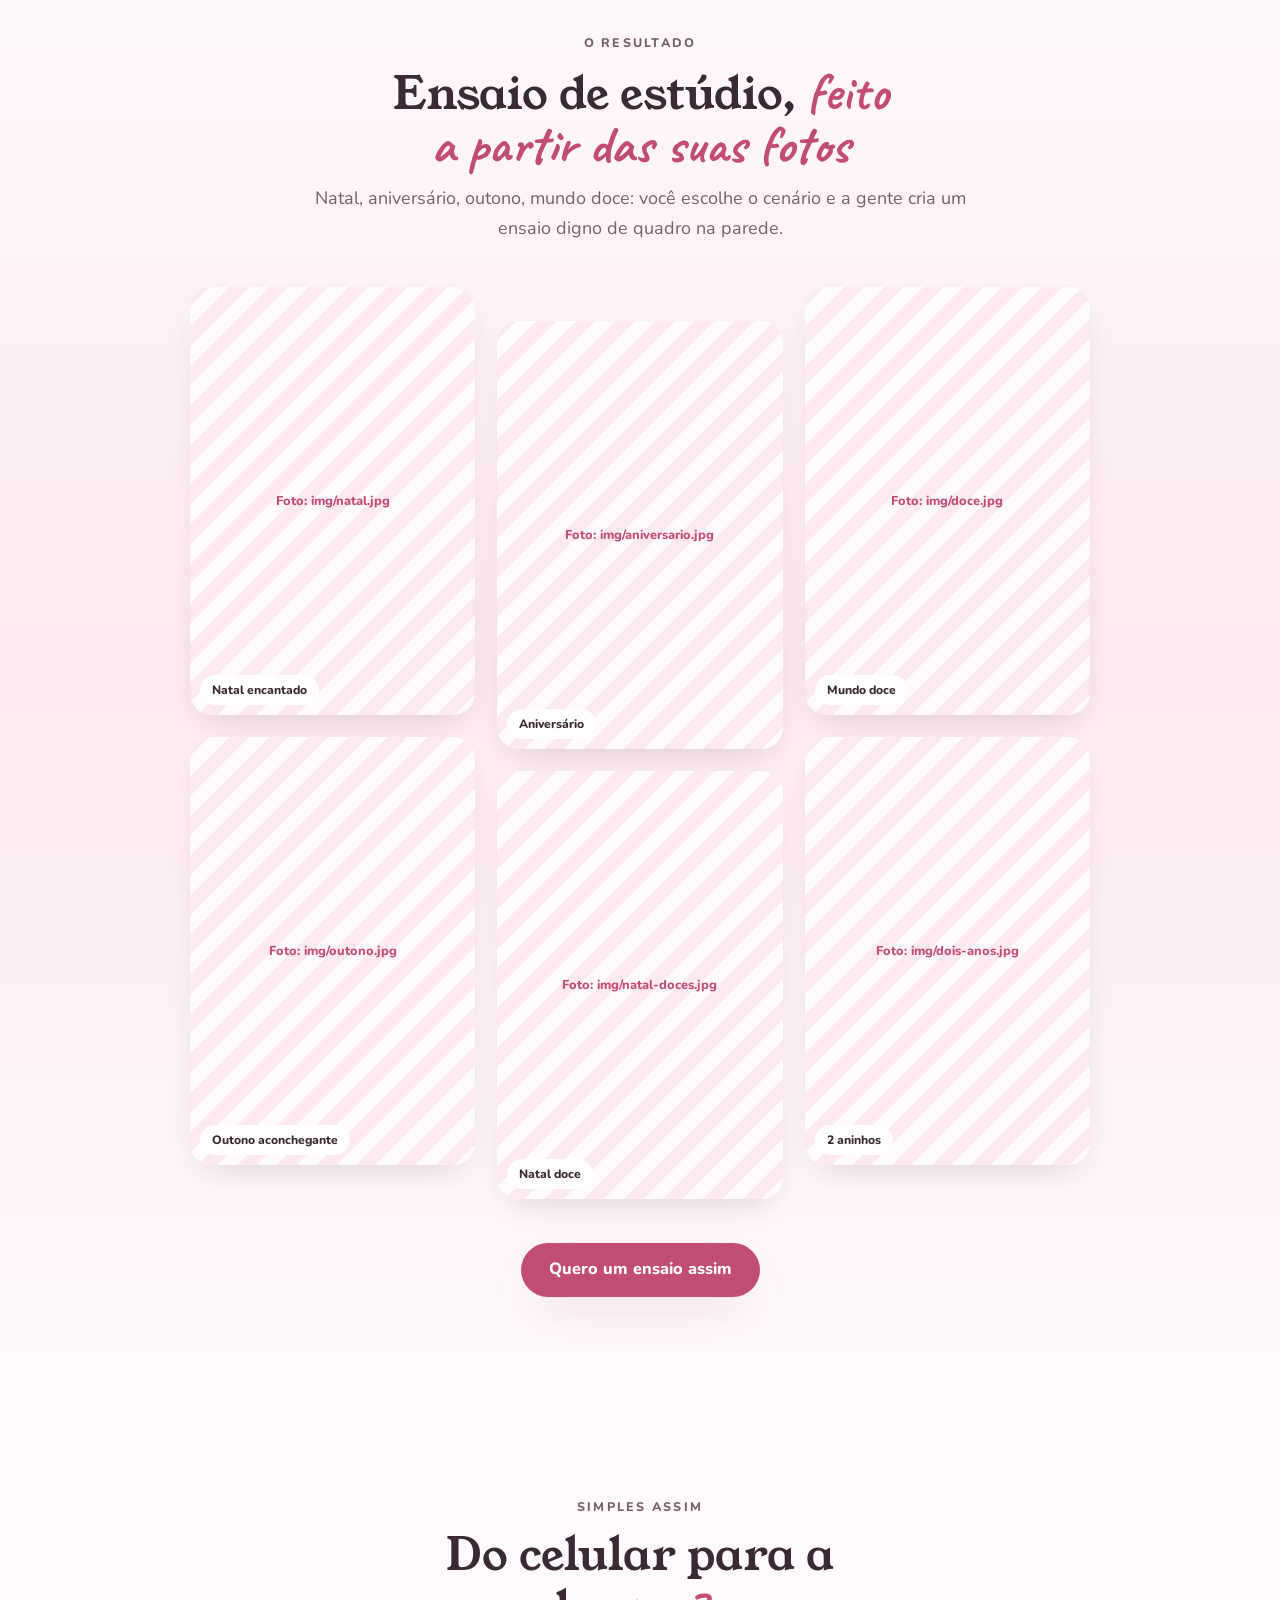
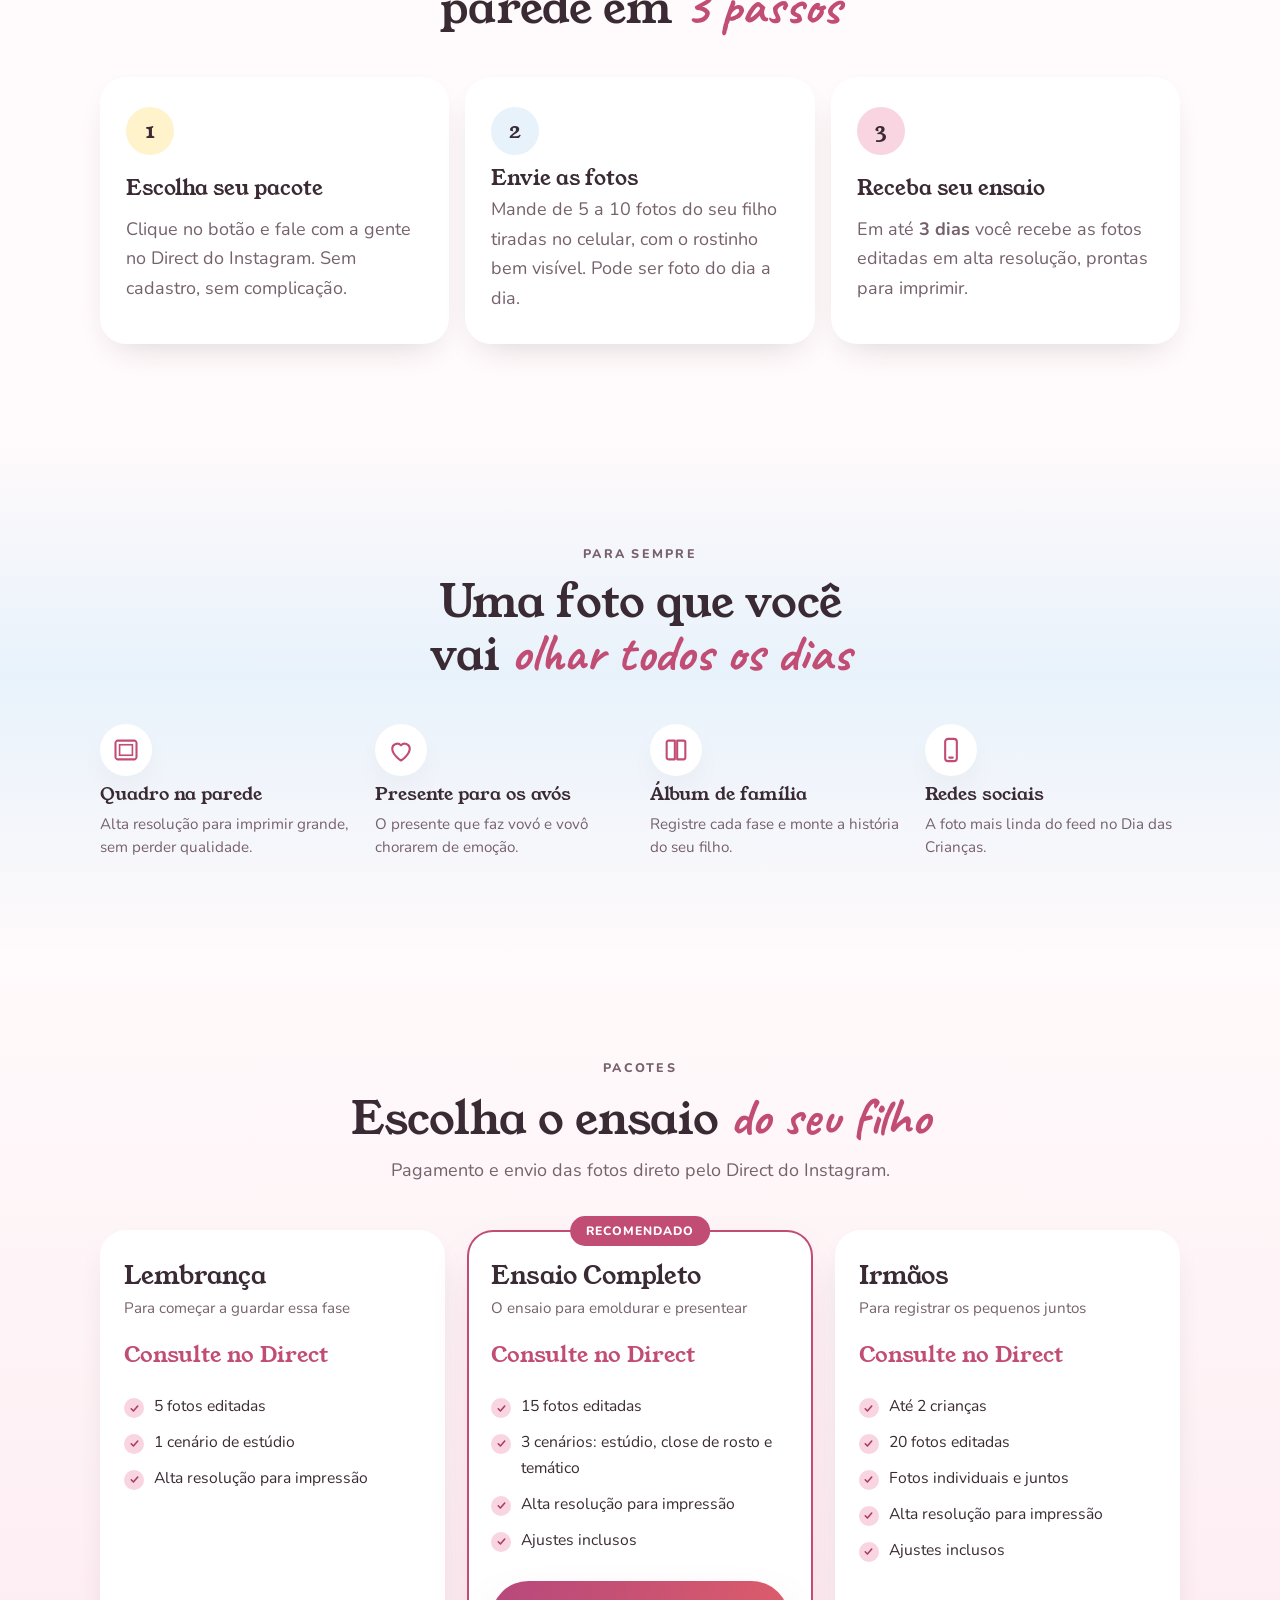
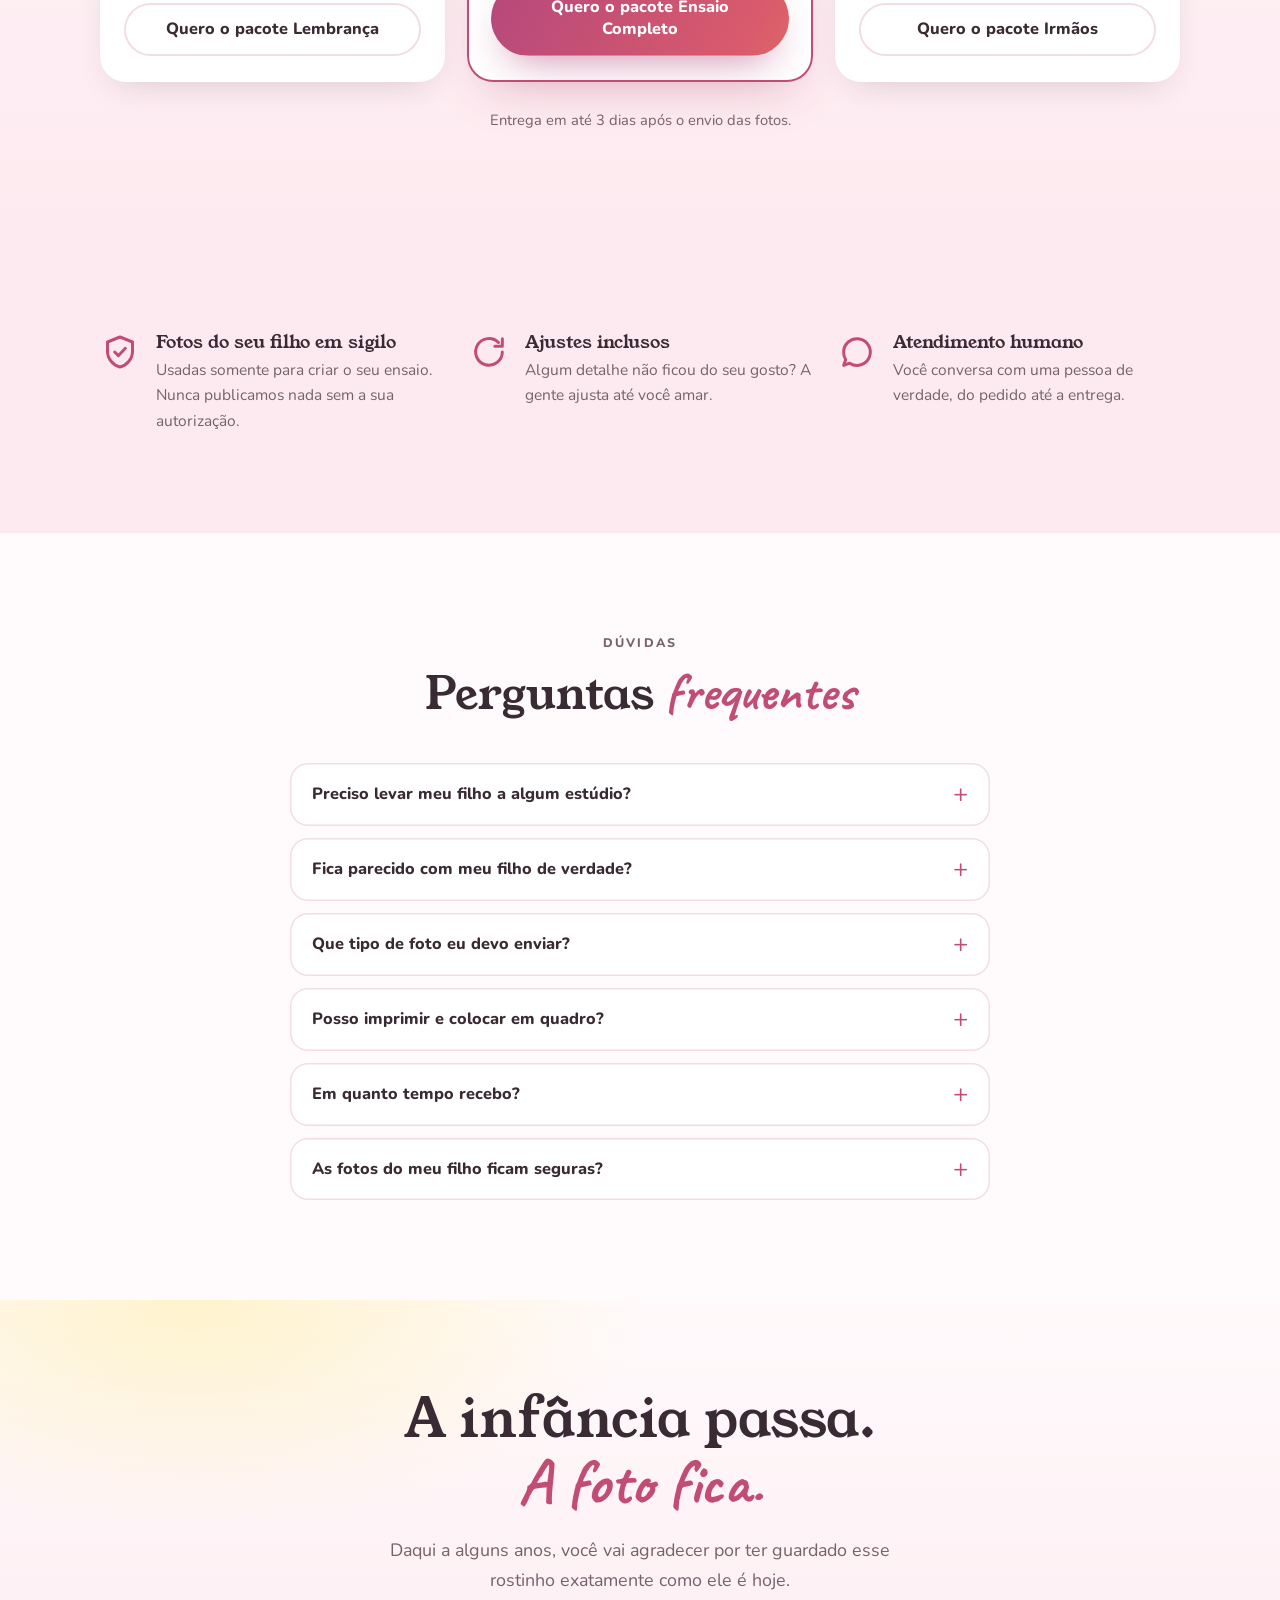
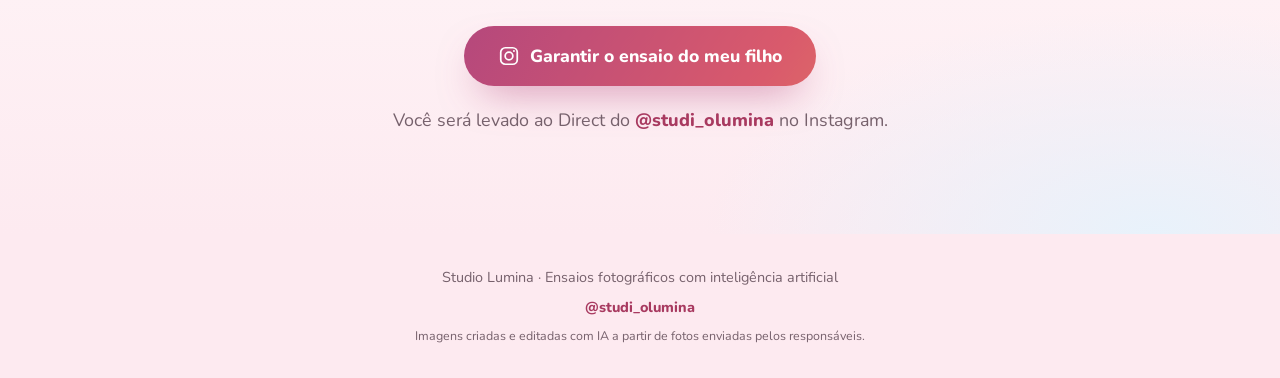
==== commit 73de0eb5: "Send checkout to Instagram Direct of @studi_olumina Direct links can't carry a pre-filled message, s" ====
--- a/ensaio-dia-das-criancas/index.html
+++ b/ensaio-dia-das-criancas/index.html
@@ -5,7 +5,7 @@
 <meta name="viewport" content="width=device-width, initial-scale=1.0">
 <meta name="color-scheme" content="light only">
 <title>Ensaio Fotográfico com IA · Especial Dia das Crianças</title>
-<meta name="description" content="Transforme fotos do celular em um ensaio de estúdio do seu filho, sem sair de casa. Especial Dia das Crianças: você envia as fotos pelo WhatsApp e recebe um ensaio pronto para imprimir e emoldurar.">
+<meta name="description" content="Transforme fotos do celular em um ensaio de estúdio do seu filho, sem sair de casa. Especial Dia das Crianças: você envia as fotos pelo Direct do Instagram e recebe um ensaio pronto para imprimir e emoldurar.">
 <meta property="og:title" content="Ensaio fotográfico com IA · Especial Dia das Crianças">
 <meta property="og:description" content="Ele só vai ter essa idade uma vez. Transforme fotos do celular em um ensaio de estúdio, pronto para o quadro na parede.">
 <meta property="og:image" content="img/hero.jpg">
@@ -43,7 +43,7 @@
 
       <div class="hero-cta">
         <a href="#pacotes" class="btn btn-primary btn-lg">Quero o ensaio do meu filho</a>
-        <p class="micro">Você envia as fotos pelo WhatsApp e recebe pronto para imprimir.</p>
+        <p class="micro">Você envia as fotos pelo Direct do Instagram e recebe pronto para imprimir.</p>
       </div>
 
       <div class="countdown" id="countdown" hidden>
@@ -117,7 +117,7 @@
       <li>
         <span class="step-n">1</span>
         <h3>Escolha seu pacote</h3>
-        <p>Clique no botão e fale com a gente no WhatsApp. Sem cadastro, sem complicação.</p>
+        <p>Clique no botão e fale com a gente no Direct do Instagram. Sem cadastro, sem complicação.</p>
       </li>
       <li>
         <span class="step-n">2</span>
@@ -171,7 +171,7 @@
     <div class="section-head">
       <p class="kicker">Pacotes</p>
       <h2>Escolha o ensaio <em>do seu filho</em></h2>
-      <p>Pagamento e envio das fotos direto pelo WhatsApp.</p>
+      <p>Pagamento e envio das fotos direto pelo Direct do Instagram.</p>
     </div>
     <div class="packages" id="packages"></div>
     <p class="pack-note" id="pack-note"></p>
@@ -246,22 +246,26 @@
   <div class="wrap narrow">
     <h2>A infância passa.<br><em>A foto fica.</em></h2>
     <p>Daqui a alguns anos, você vai agradecer por ter guardado esse rostinho exatamente como ele é hoje.</p>
-    <a href="#" class="btn btn-whats btn-lg" data-wa="Olá! Quero fazer o ensaio fotográfico do meu filho para o Dia das Crianças.">
-      <svg viewBox="0 0 24 24" aria-hidden="true"><path fill="currentColor" d="M12 2a10 10 0 0 0-8.6 15L2 22l5.2-1.4A10 10 0 1 0 12 2Zm0 18a8 8 0 0 1-4.1-1.1l-.3-.2-3 .8.8-3-.2-.3A8 8 0 1 1 12 20Zm4.4-5.9c-.2-.1-1.4-.7-1.6-.8-.2-.1-.4-.1-.5.1s-.6.8-.8 1c-.1.1-.3.2-.5.1a6.6 6.6 0 0 1-3.3-2.9c-.2-.4.2-.4.6-1.2.1-.1 0-.3 0-.4l-.8-1.8c-.2-.5-.4-.4-.5-.4h-.5c-.1 0-.4 0-.6.3a2.7 2.7 0 0 0-.9 2.1c0 1.3.9 2.5 1.1 2.7.1.2 1.9 3 4.7 4.1.6.3 1.1.4 1.5.5.6.2 1.2.2 1.6.1.5-.1 1.4-.6 1.6-1.1.2-.5.2-1 .1-1.1s-.2-.2-.4-.3Z"/></svg>
+    <a href="#" class="btn btn-dm btn-lg" data-dm="Olá! Quero fazer o ensaio fotográfico do meu filho para o Dia das Crianças.">
+      <svg viewBox="0 0 24 24" fill="none" stroke="currentColor" stroke-width="1.9" aria-hidden="true"><rect x="3" y="3" width="18" height="18" rx="5"/><circle cx="12" cy="12" r="4.2"/><circle cx="17.4" cy="6.6" r="1.1" fill="currentColor" stroke="none"/></svg>
       Garantir o ensaio do meu filho
     </a>
+    <p class="micro">Você será levado ao Direct do <a href="#" data-ig-profile>@<span data-cfg="instagram">studi_olumina</span></a> no Instagram.</p>
   </div>
 </section>
 
 <footer class="footer">
-  <p><span data-cfg="marca">Seu Estúdio</span> · Ensaios fotográficos com inteligência artificial</p>
+  <p><span data-cfg="marca">Studio Lumina</span> · Ensaios fotográficos com inteligência artificial</p>
+  <p><a href="#" data-ig-profile>@<span data-cfg="instagram">studi_olumina</span></a></p>
   <p class="footer-small">Imagens criadas e editadas com IA a partir de fotos enviadas pelos responsáveis.</p>
 </footer>
 
-<a href="#" class="sticky-cta" data-wa="Olá! Quero fazer o ensaio fotográfico do meu filho para o Dia das Crianças.">
-  <svg viewBox="0 0 24 24" aria-hidden="true"><path fill="currentColor" d="M12 2a10 10 0 0 0-8.6 15L2 22l5.2-1.4A10 10 0 1 0 12 2Zm0 18a8 8 0 0 1-4.1-1.1l-.3-.2-3 .8.8-3-.2-.3A8 8 0 1 1 12 20Z"/></svg>
-  Quero o ensaio no WhatsApp
+<a href="#" class="sticky-cta" data-dm="Olá! Quero fazer o ensaio fotográfico do meu filho para o Dia das Crianças.">
+  <svg viewBox="0 0 24 24" fill="none" stroke="currentColor" stroke-width="1.9" aria-hidden="true"><rect x="3" y="3" width="18" height="18" rx="5"/><circle cx="12" cy="12" r="4.2"/><circle cx="17.4" cy="6.6" r="1.1" fill="currentColor" stroke="none"/></svg>
+  Chamar no Direct
 </a>
+
+<div class="toast" id="toast" role="status" aria-live="polite" hidden></div>
 
 <script src="script.js"></script>
 </body>
--- a/ensaio-dia-das-criancas/style.css
+++ b/ensaio-dia-das-criancas/style.css
@@ -12,8 +12,9 @@
   --ink-soft: #76616c;
   --line: #f2dde5;
   --white: #ffffff;
-  --whats: #1fae54;
-  --whats-deep: #178f44;
+  --ig-a: #b5487c;
+  --ig-b: #d95a6c;
+  --ig-c: #e98a5c;
   --sun: #ffd36b;
   --sky: #a9d8f2;
   --coral: #f4a3bb;
@@ -84,6 +85,8 @@
   font: inherit;
   font-weight: 800;
   font-size: 1.02rem;
+  line-height: 1.3;
+  text-align: center;
   text-decoration: none;
   cursor: pointer;
   transition: transform 0.35s var(--ease), box-shadow 0.35s var(--ease), background-color 0.35s var(--ease);
@@ -94,8 +97,15 @@
 .btn-lg { padding: 19px 34px; font-size: 1.1rem; }
 .btn-primary { background: var(--rose); color: var(--white); box-shadow: var(--shadow-soft); }
 .btn-primary:hover { background: var(--rose-deep); }
-.btn-whats { background: var(--whats); color: var(--white); box-shadow: 0 18px 40px -16px rgba(31, 174, 84, 0.6); }
-.btn-whats:hover { background: var(--whats-deep); }
+.btn-dm, .sticky-cta {
+  background: linear-gradient(120deg, var(--ig-a), var(--ig-b) 55%, var(--ig-c));
+  background-size: 160% 100%;
+  background-position: 0% 50%;
+  color: var(--white);
+  box-shadow: 0 18px 40px -16px rgba(181, 72, 124, 0.65);
+  transition: transform 0.35s var(--ease), background-position 0.6s var(--ease);
+}
+.btn-dm:hover, .sticky-cta:hover { background-position: 100% 50%; }
 .btn-ghost { background: var(--white); color: var(--ink); box-shadow: inset 0 0 0 2px var(--line); }
 .btn-ghost:hover { box-shadow: inset 0 0 0 2px var(--rose); }
 .btn:focus-visible, .sticky-cta:focus-visible, summary:focus-visible { outline: 3px solid var(--rose); outline-offset: 3px; }
@@ -474,17 +484,39 @@
   gap: 10px;
   padding: 16px;
   border-radius: 999px;
-  background: var(--whats);
-  color: var(--white);
   font-weight: 800;
   font-size: 1.05rem;
   text-decoration: none;
-  box-shadow: 0 18px 40px -14px rgba(31, 174, 84, 0.65);
   transform: translateY(150%);
-  transition: transform 0.6s var(--ease);
+  transition: transform 0.6s var(--ease), background-position 0.6s var(--ease);
 }
 .sticky-cta.show { transform: none; }
 .sticky-cta svg { width: 22px; height: 22px; }
+
+/* ===== Toast ===== */
+.toast {
+  position: fixed;
+  left: 50%;
+  bottom: calc(92px + env(safe-area-inset-bottom, 0px));
+  z-index: 60;
+  width: max-content;
+  max-width: calc(100% - 32px);
+  padding: 14px 20px;
+  border-radius: 16px;
+  background: var(--ink);
+  color: var(--white);
+  font-weight: 700;
+  font-size: 0.98rem;
+  text-align: center;
+  box-shadow: var(--shadow-card);
+  opacity: 0;
+  transform: translate(-50%, 12px);
+  transition: opacity 0.4s var(--ease), transform 0.4s var(--ease);
+}
+.toast.show { opacity: 1; transform: translate(-50%, 0); }
+
+.final .micro a, .footer a { color: var(--rose-deep); font-weight: 800; text-decoration: none; }
+.final .micro a:hover, .footer a:hover { text-decoration: underline; }
 
 /* ===== Gentle rise as sections arrive (content stays visible at rest) ===== */
 .reveal { transform: translateY(18px); transition: transform 0.9s var(--ease); }
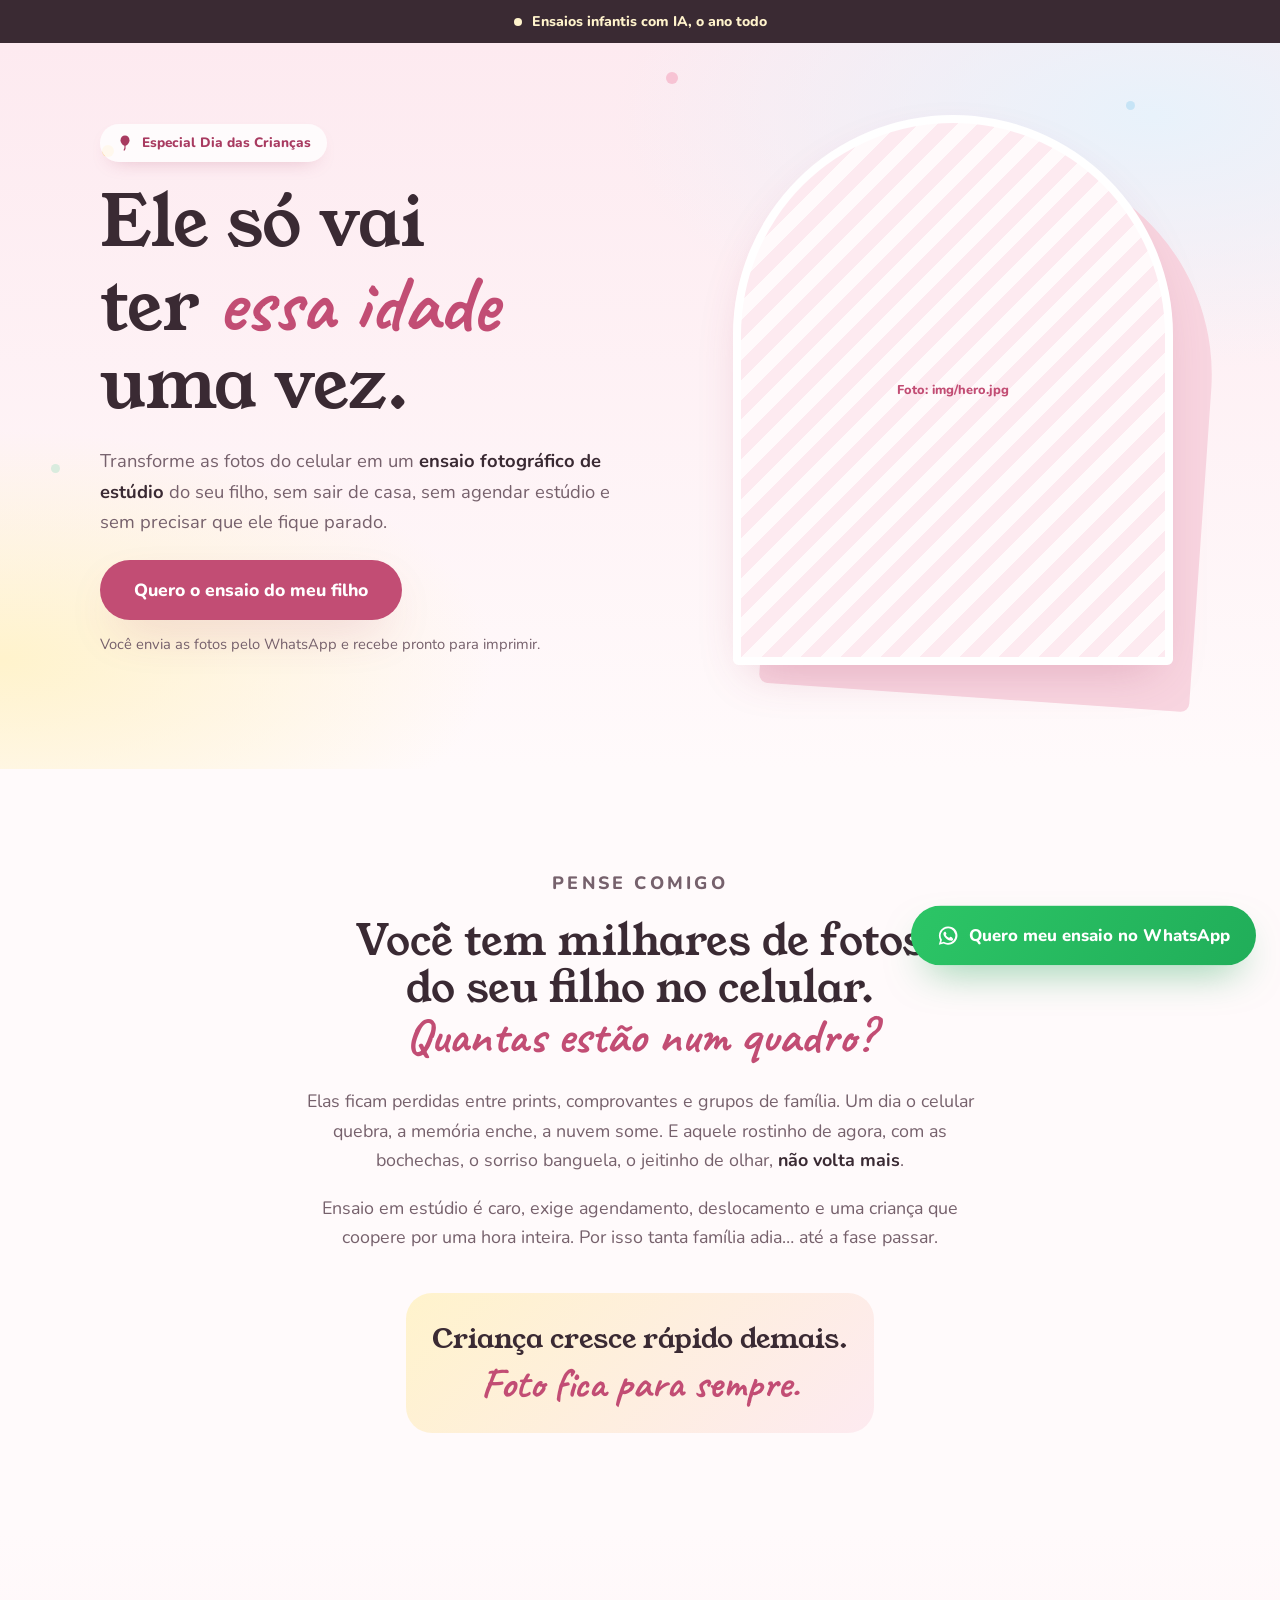
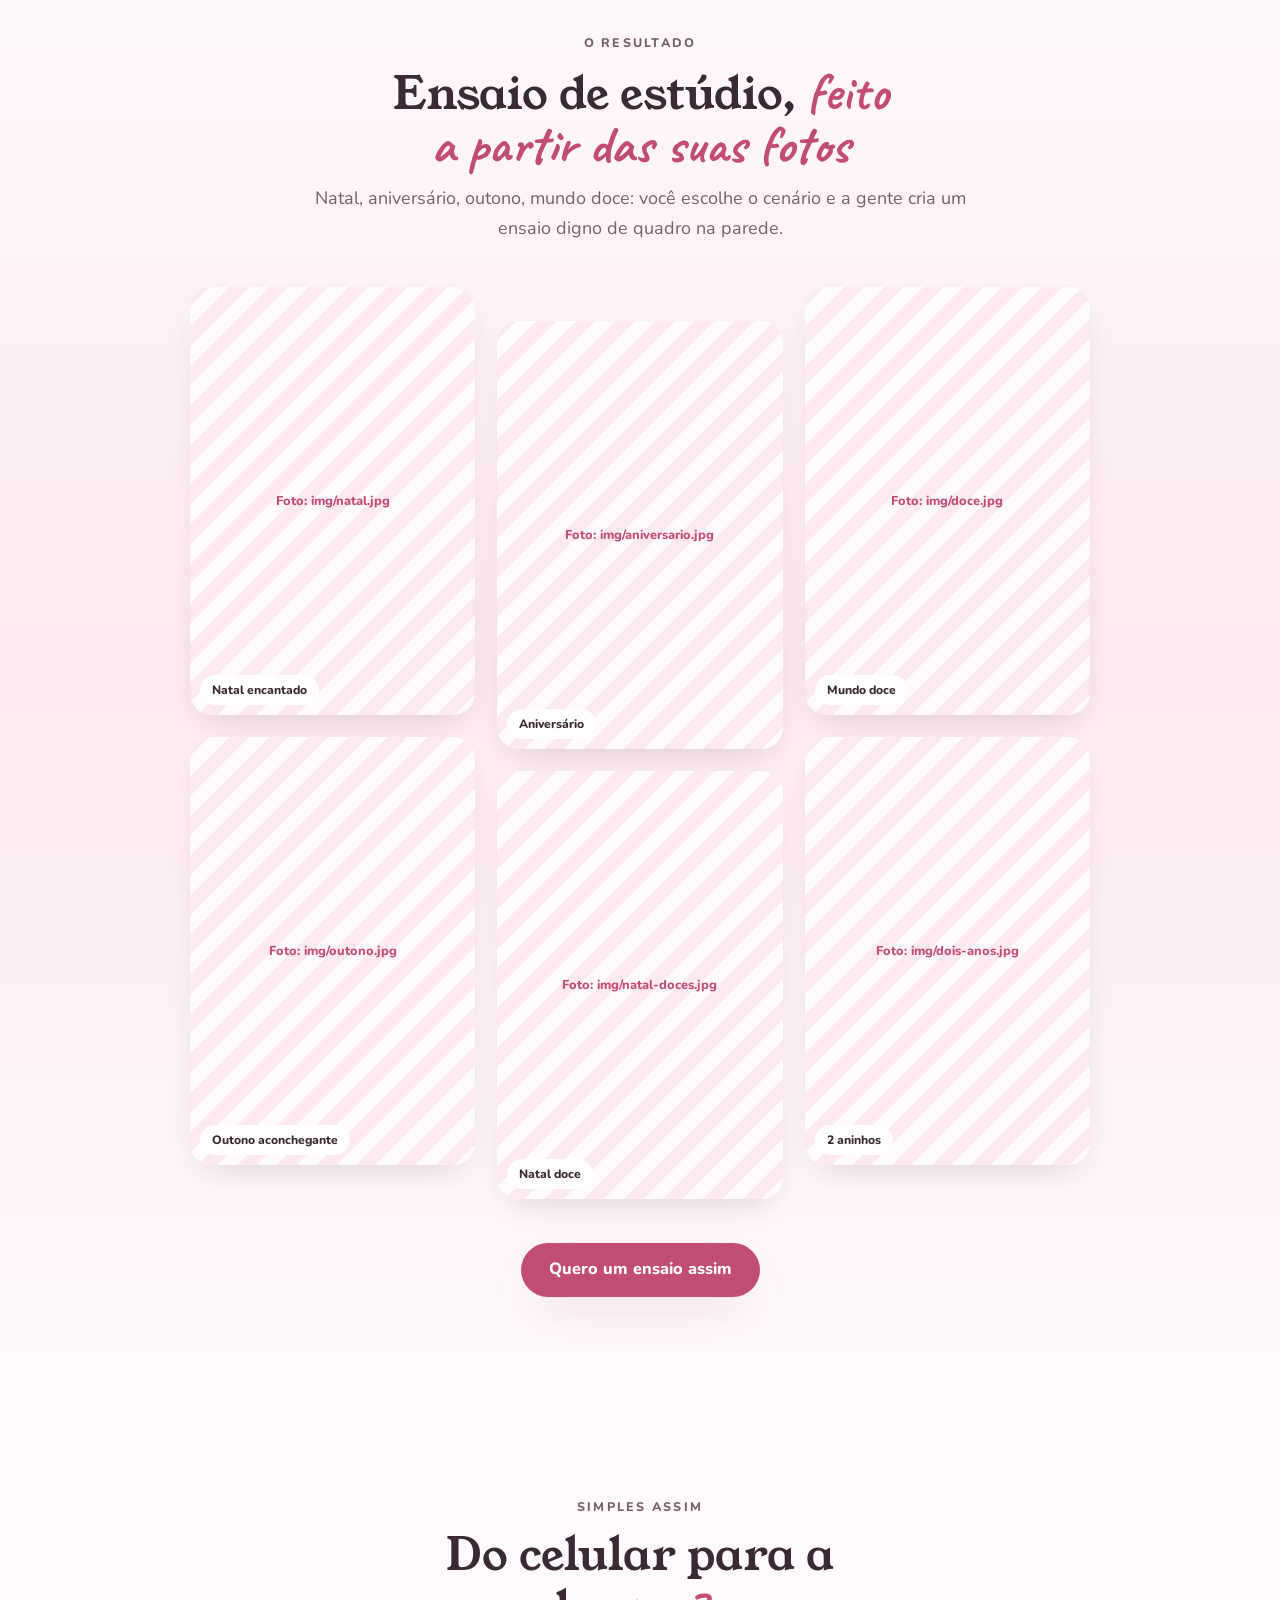
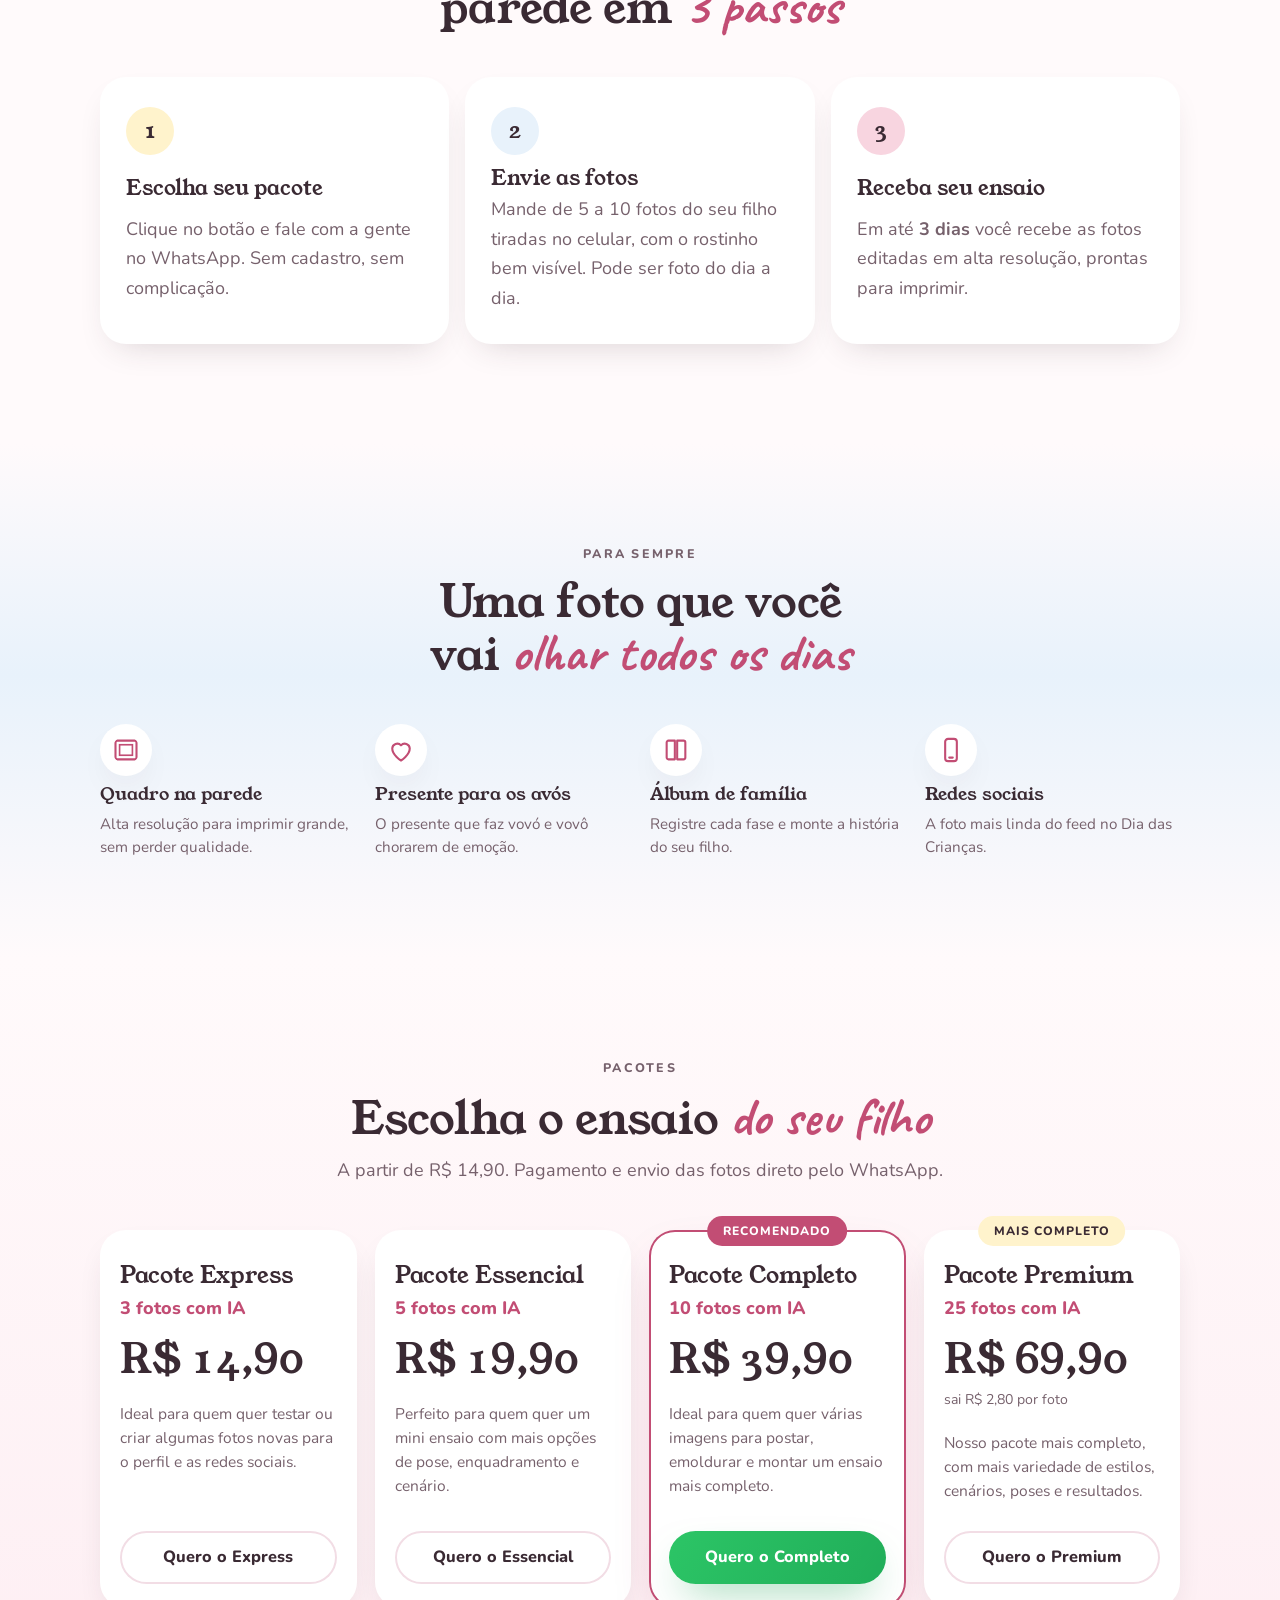
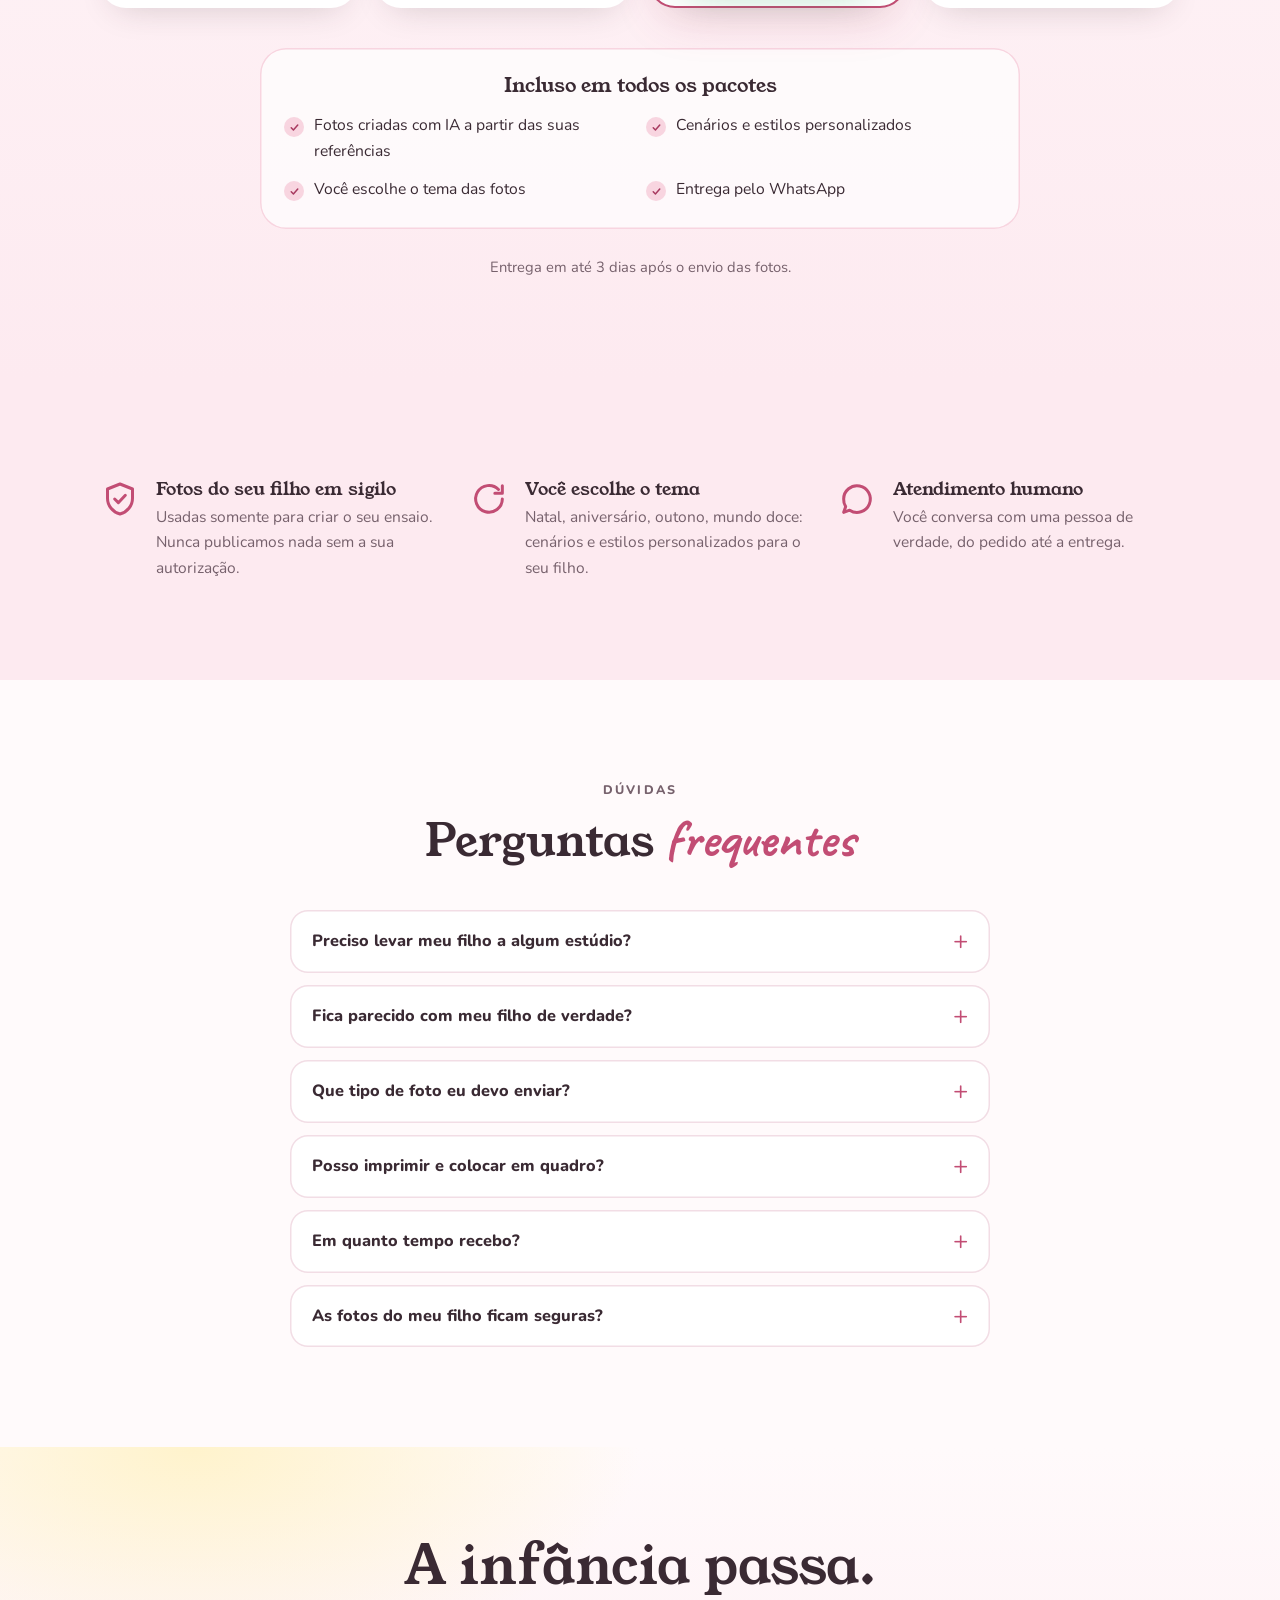
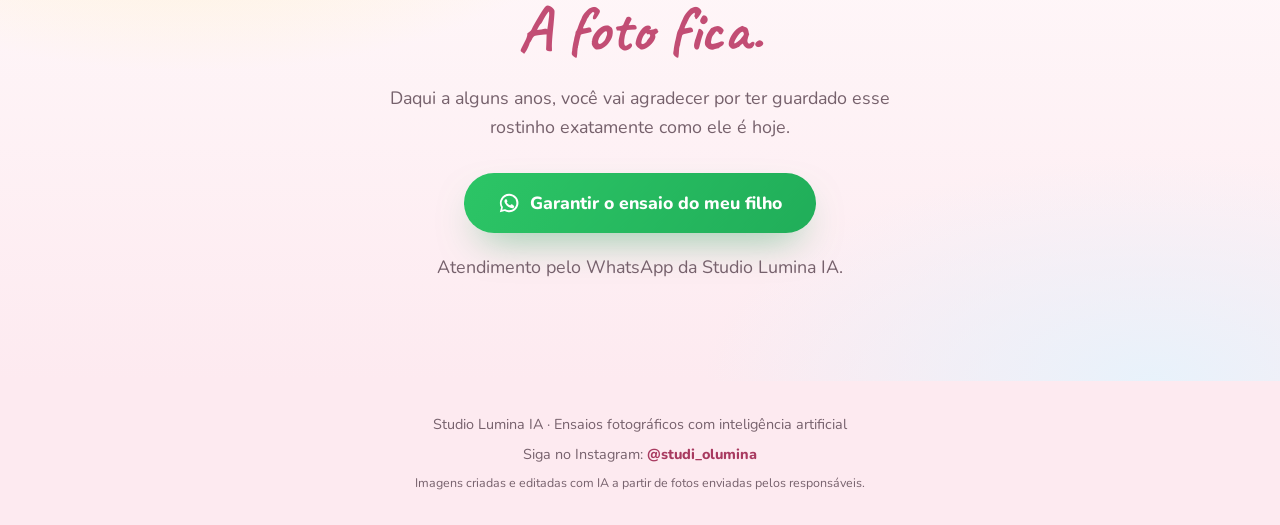
==== commit 850a6598: "Use real packages and WhatsApp checkout for Studio Lumina IA Four packages (Express, Essencial, Comp" ====
--- a/ensaio-dia-das-criancas/index.html
+++ b/ensaio-dia-das-criancas/index.html
@@ -4,8 +4,8 @@
 <meta charset="UTF-8">
 <meta name="viewport" content="width=device-width, initial-scale=1.0">
 <meta name="color-scheme" content="light only">
-<title>Ensaio Fotográfico com IA · Especial Dia das Crianças</title>
-<meta name="description" content="Transforme fotos do celular em um ensaio de estúdio do seu filho, sem sair de casa. Especial Dia das Crianças: você envia as fotos pelo Direct do Instagram e recebe um ensaio pronto para imprimir e emoldurar.">
+<title>Studio Lumina IA · Dia das Crianças</title>
+<meta name="description" content="Transforme fotos do celular em um ensaio de estúdio do seu filho, sem sair de casa. Especial Dia das Crianças: você envia as fotos pelo WhatsApp e recebe um ensaio pronto para imprimir e emoldurar.">
 <meta property="og:title" content="Ensaio fotográfico com IA · Especial Dia das Crianças">
 <meta property="og:description" content="Ele só vai ter essa idade uma vez. Transforme fotos do celular em um ensaio de estúdio, pronto para o quadro na parede.">
 <meta property="og:image" content="img/hero.jpg">
@@ -43,7 +43,7 @@
 
       <div class="hero-cta">
         <a href="#pacotes" class="btn btn-primary btn-lg">Quero o ensaio do meu filho</a>
-        <p class="micro">Você envia as fotos pelo Direct do Instagram e recebe pronto para imprimir.</p>
+        <p class="micro">Você envia as fotos pelo WhatsApp e recebe pronto para imprimir.</p>
       </div>
 
       <div class="countdown" id="countdown" hidden>
@@ -117,7 +117,7 @@
       <li>
         <span class="step-n">1</span>
         <h3>Escolha seu pacote</h3>
-        <p>Clique no botão e fale com a gente no Direct do Instagram. Sem cadastro, sem complicação.</p>
+        <p>Clique no botão e fale com a gente no WhatsApp. Sem cadastro, sem complicação.</p>
       </li>
       <li>
         <span class="step-n">2</span>
@@ -171,9 +171,13 @@
     <div class="section-head">
       <p class="kicker">Pacotes</p>
       <h2>Escolha o ensaio <em>do seu filho</em></h2>
-      <p>Pagamento e envio das fotos direto pelo Direct do Instagram.</p>
+      <p>A partir de R$ 14,90. Pagamento e envio das fotos direto pelo WhatsApp.</p>
     </div>
     <div class="packages" id="packages"></div>
+    <div class="inclusos">
+      <h3>Incluso em todos os pacotes</h3>
+      <ul id="inclusos"></ul>
+    </div>
     <p class="pack-note" id="pack-note"></p>
   </div>
 </section>
@@ -191,8 +195,8 @@
     <div class="trust-item">
       <svg viewBox="0 0 24 24" aria-hidden="true"><path d="M20 12a8 8 0 1 1-2.3-5.7M20 4v4.5h-4.5" fill="none" stroke="currentColor" stroke-width="1.8" stroke-linecap="round" stroke-linejoin="round"/></svg>
       <div>
-        <h3>Ajustes inclusos</h3>
-        <p>Algum detalhe não ficou do seu gosto? A gente ajusta até você amar.</p>
+        <h3>Você escolhe o tema</h3>
+        <p>Natal, aniversário, outono, mundo doce: cenários e estilos personalizados para o seu filho.</p>
       </div>
     </div>
     <div class="trust-item">
@@ -219,7 +223,7 @@
       </details>
       <details>
         <summary>Fica parecido com meu filho de verdade?</summary>
-        <p>Sim. Usamos as suas fotos como referência e cada imagem passa por revisão e retoque antes da entrega. Se algum detalhe não ficar fiel, ajustamos.</p>
+        <p>Sim. Usamos as suas fotos como referência e cada imagem passa por revisão e retoque antes da entrega.</p>
       </details>
       <details>
         <summary>Que tipo de foto eu devo enviar?</summary>
@@ -246,26 +250,25 @@
   <div class="wrap narrow">
     <h2>A infância passa.<br><em>A foto fica.</em></h2>
     <p>Daqui a alguns anos, você vai agradecer por ter guardado esse rostinho exatamente como ele é hoje.</p>
-    <a href="#" class="btn btn-dm btn-lg" data-dm="Olá! Quero fazer o ensaio fotográfico do meu filho para o Dia das Crianças.">
-      <svg viewBox="0 0 24 24" fill="none" stroke="currentColor" stroke-width="1.9" aria-hidden="true"><rect x="3" y="3" width="18" height="18" rx="5"/><circle cx="12" cy="12" r="4.2"/><circle cx="17.4" cy="6.6" r="1.1" fill="currentColor" stroke="none"/></svg>
+    <a href="#" class="btn btn-wa btn-lg" data-wa="Olá! Quero fazer o ensaio fotográfico do meu filho para o Dia das Crianças.">
+      <svg viewBox="0 0 24 24" aria-hidden="true"><path fill="currentColor" d="M12 2a10 10 0 0 0-8.6 15L2 22l5.2-1.4A10 10 0 1 0 12 2Zm0 18a8 8 0 0 1-4.1-1.1l-.3-.2-3 .8.8-3-.2-.3A8 8 0 1 1 12 20Zm4.4-5.9c-.2-.1-1.4-.7-1.6-.8-.2-.1-.4-.1-.5.1s-.6.8-.8 1c-.1.1-.3.2-.5.1a6.6 6.6 0 0 1-3.3-2.9c-.2-.4.2-.4.6-1.2.1-.1 0-.3 0-.4l-.8-1.8c-.2-.5-.4-.4-.5-.4h-.5c-.1 0-.4 0-.6.3a2.7 2.7 0 0 0-.9 2.1c0 1.3.9 2.5 1.1 2.7.1.2 1.9 3 4.7 4.1.6.3 1.1.4 1.5.5.6.2 1.2.2 1.6.1.5-.1 1.4-.6 1.6-1.1.2-.5.2-1 .1-1.1s-.2-.2-.4-.3Z"/></svg>
       Garantir o ensaio do meu filho
     </a>
-    <p class="micro">Você será levado ao Direct do <a href="#" data-ig-profile>@<span data-cfg="instagram">studi_olumina</span></a> no Instagram.</p>
+    <p class="micro">Atendimento pelo WhatsApp da <span data-cfg="marca">Studio Lumina IA</span>.</p>
   </div>
 </section>
 
 <footer class="footer">
-  <p><span data-cfg="marca">Studio Lumina</span> · Ensaios fotográficos com inteligência artificial</p>
-  <p><a href="#" data-ig-profile>@<span data-cfg="instagram">studi_olumina</span></a></p>
+  <p><span data-cfg="marca">Studio Lumina IA</span> · Ensaios fotográficos com inteligência artificial</p>
+  <p>Siga no Instagram: <a href="#" data-ig-profile>@<span data-cfg="instagram">studi_olumina</span></a></p>
   <p class="footer-small">Imagens criadas e editadas com IA a partir de fotos enviadas pelos responsáveis.</p>
 </footer>
 
-<a href="#" class="sticky-cta" data-dm="Olá! Quero fazer o ensaio fotográfico do meu filho para o Dia das Crianças.">
-  <svg viewBox="0 0 24 24" fill="none" stroke="currentColor" stroke-width="1.9" aria-hidden="true"><rect x="3" y="3" width="18" height="18" rx="5"/><circle cx="12" cy="12" r="4.2"/><circle cx="17.4" cy="6.6" r="1.1" fill="currentColor" stroke="none"/></svg>
-  Chamar no Direct
+<a href="#" class="sticky-cta" data-wa="Olá! Quero fazer o ensaio fotográfico do meu filho para o Dia das Crianças.">
+  <svg viewBox="0 0 24 24" aria-hidden="true"><path fill="currentColor" d="M12 2a10 10 0 0 0-8.6 15L2 22l5.2-1.4A10 10 0 1 0 12 2Zm0 18a8 8 0 0 1-4.1-1.1l-.3-.2-3 .8.8-3-.2-.3A8 8 0 1 1 12 20Zm4.4-5.9c-.2-.1-1.4-.7-1.6-.8-.2-.1-.4-.1-.5.1s-.6.8-.8 1c-.1.1-.3.2-.5.1a6.6 6.6 0 0 1-3.3-2.9c-.2-.4.2-.4.6-1.2.1-.1 0-.3 0-.4l-.8-1.8c-.2-.5-.4-.4-.5-.4h-.5c-.1 0-.4 0-.6.3a2.7 2.7 0 0 0-.9 2.1c0 1.3.9 2.5 1.1 2.7.1.2 1.9 3 4.7 4.1.6.3 1.1.4 1.5.5.6.2 1.2.2 1.6.1.5-.1 1.4-.6 1.6-1.1.2-.5.2-1 .1-1.1s-.2-.2-.4-.3Z"/></svg>
+  Quero meu ensaio no WhatsApp
 </a>
 
-<div class="toast" id="toast" role="status" aria-live="polite" hidden></div>
 
 <script src="script.js"></script>
 </body>
--- a/ensaio-dia-das-criancas/style.css
+++ b/ensaio-dia-das-criancas/style.css
@@ -12,9 +12,8 @@
   --ink-soft: #76616c;
   --line: #f2dde5;
   --white: #ffffff;
-  --ig-a: #b5487c;
-  --ig-b: #d95a6c;
-  --ig-c: #e98a5c;
+  --wa-a: #2cc566;
+  --wa-b: #1aa152;
   --sun: #ffd36b;
   --sky: #a9d8f2;
   --coral: #f4a3bb;
@@ -97,15 +96,15 @@
 .btn-lg { padding: 19px 34px; font-size: 1.1rem; }
 .btn-primary { background: var(--rose); color: var(--white); box-shadow: var(--shadow-soft); }
 .btn-primary:hover { background: var(--rose-deep); }
-.btn-dm, .sticky-cta {
-  background: linear-gradient(120deg, var(--ig-a), var(--ig-b) 55%, var(--ig-c));
+.btn-wa, .sticky-cta {
+  background: linear-gradient(120deg, var(--wa-a), var(--wa-b));
   background-size: 160% 100%;
   background-position: 0% 50%;
   color: var(--white);
-  box-shadow: 0 18px 40px -16px rgba(181, 72, 124, 0.65);
+  box-shadow: 0 18px 40px -16px rgba(26, 161, 82, 0.6);
   transition: transform 0.35s var(--ease), background-position 0.6s var(--ease);
 }
-.btn-dm:hover, .sticky-cta:hover { background-position: 100% 50%; }
+.btn-wa:hover, .sticky-cta:hover { background-position: 100% 50%; }
 .btn-ghost { background: var(--white); color: var(--ink); box-shadow: inset 0 0 0 2px var(--line); }
 .btn-ghost:hover { box-shadow: inset 0 0 0 2px var(--rose); }
 .btn:focus-visible, .sticky-cta:focus-visible, summary:focus-visible { outline: 3px solid var(--rose); outline-offset: 3px; }
@@ -394,14 +393,26 @@
   text-transform: uppercase;
   white-space: nowrap;
 }
-.pack h3 { font-size: 1.55rem; }
-.pack-sub { color: var(--ink-soft); font-size: 0.95rem; margin-bottom: 10px; }
-.pack-price { font-family: var(--f-display); font-size: 2.4rem; line-height: 1; font-variant-numeric: tabular-nums; }
-.pack-old { color: var(--ink-soft); text-decoration: line-through; font-size: 0.95rem; }
-.pack-consult { font-family: var(--f-display); font-size: 1.4rem; color: var(--rose); }
-.pack ul { list-style: none; padding: 0; margin: 14px 0 22px; flex: 1; display: grid; gap: 10px; align-content: start; }
-.pack li { position: relative; padding-left: 30px; font-size: 0.98rem; }
-.pack li::before {
+.pack h3 { font-size: 1.45rem; }
+.pack-flag.soft { background: var(--butter); color: var(--ink); }
+.pack-count { font-weight: 800; color: var(--rose); }
+.pack-price { font-family: var(--f-display); font-size: 2.5rem; line-height: 1.1; margin-top: 8px; font-variant-numeric: tabular-nums; }
+.pack-per { font-size: 0.88rem; color: var(--ink-soft); }
+.pack-desc { flex: 1; margin: 14px 0 22px; font-size: 0.97rem; color: var(--ink-soft); line-height: 1.55; }
+.inclusos {
+  display: grid;
+  gap: 16px;
+  max-width: 760px;
+  margin: 40px auto 0;
+  padding: 26px 24px;
+  border-radius: var(--radius);
+  background: rgba(255, 255, 255, 0.7);
+  box-shadow: inset 0 0 0 1.5px var(--blush-2);
+}
+.inclusos h3 { font-size: 1.25rem; text-align: center; }
+.inclusos ul { list-style: none; margin: 0; padding: 0; display: grid; gap: 12px; }
+.inclusos li { position: relative; padding-left: 30px; font-size: 0.98rem; }
+.inclusos li::before {
   content: "";
   position: absolute;
   left: 0;
@@ -492,28 +503,6 @@
 }
 .sticky-cta.show { transform: none; }
 .sticky-cta svg { width: 22px; height: 22px; }
-
-/* ===== Toast ===== */
-.toast {
-  position: fixed;
-  left: 50%;
-  bottom: calc(92px + env(safe-area-inset-bottom, 0px));
-  z-index: 60;
-  width: max-content;
-  max-width: calc(100% - 32px);
-  padding: 14px 20px;
-  border-radius: 16px;
-  background: var(--ink);
-  color: var(--white);
-  font-weight: 700;
-  font-size: 0.98rem;
-  text-align: center;
-  box-shadow: var(--shadow-card);
-  opacity: 0;
-  transform: translate(-50%, 12px);
-  transition: opacity 0.4s var(--ease), transform 0.4s var(--ease);
-}
-.toast.show { opacity: 1; transform: translate(-50%, 0); }
 
 .final .micro a, .footer a { color: var(--rose-deep); font-weight: 800; text-decoration: none; }
 .final .micro a:hover, .footer a:hover { text-decoration: underline; }
@@ -543,7 +532,8 @@
   .steps li { grid-template-columns: 1fr; padding: 30px 26px; }
   .step-n { grid-row: auto; margin-bottom: 8px; }
   .uses { grid-template-columns: repeat(4, 1fr); }
-  .packages { grid-template-columns: repeat(3, 1fr); }
+  .packages { grid-template-columns: repeat(2, 1fr); }
+  .inclusos ul { grid-template-columns: 1fr 1fr; }
   .trust { grid-template-columns: repeat(3, 1fr); }
 }
 @media (min-width: 960px) {
@@ -551,6 +541,8 @@
   .hero { padding-block: 72px 104px; }
   .hero-inner { grid-template-columns: 1.1fr 0.9fr; gap: 72px; }
   .sticky-cta { left: auto; right: 24px; bottom: 24px; padding: 16px 26px; }
+  .packages { grid-template-columns: repeat(4, 1fr); gap: 18px; }
+  .pack { padding: 32px 20px 24px; }
 }
 
 @media (prefers-reduced-motion: reduce) {
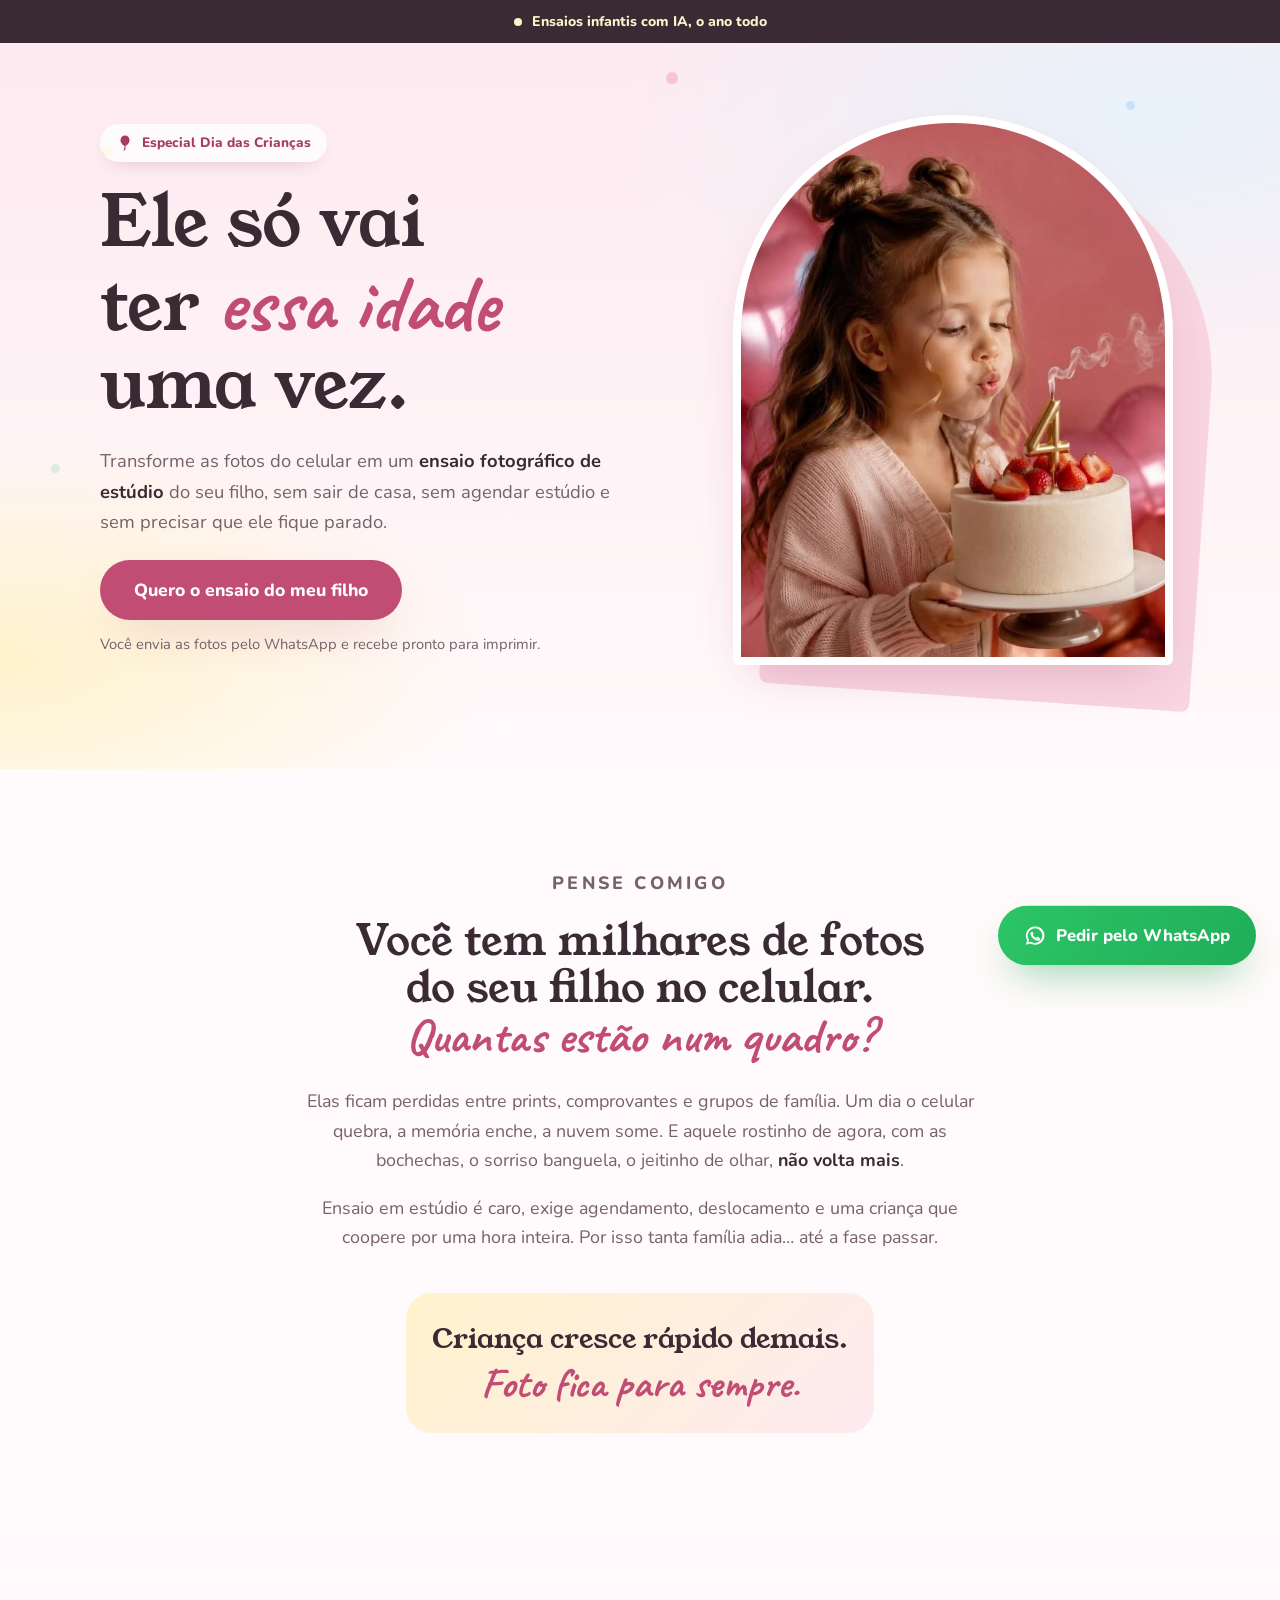
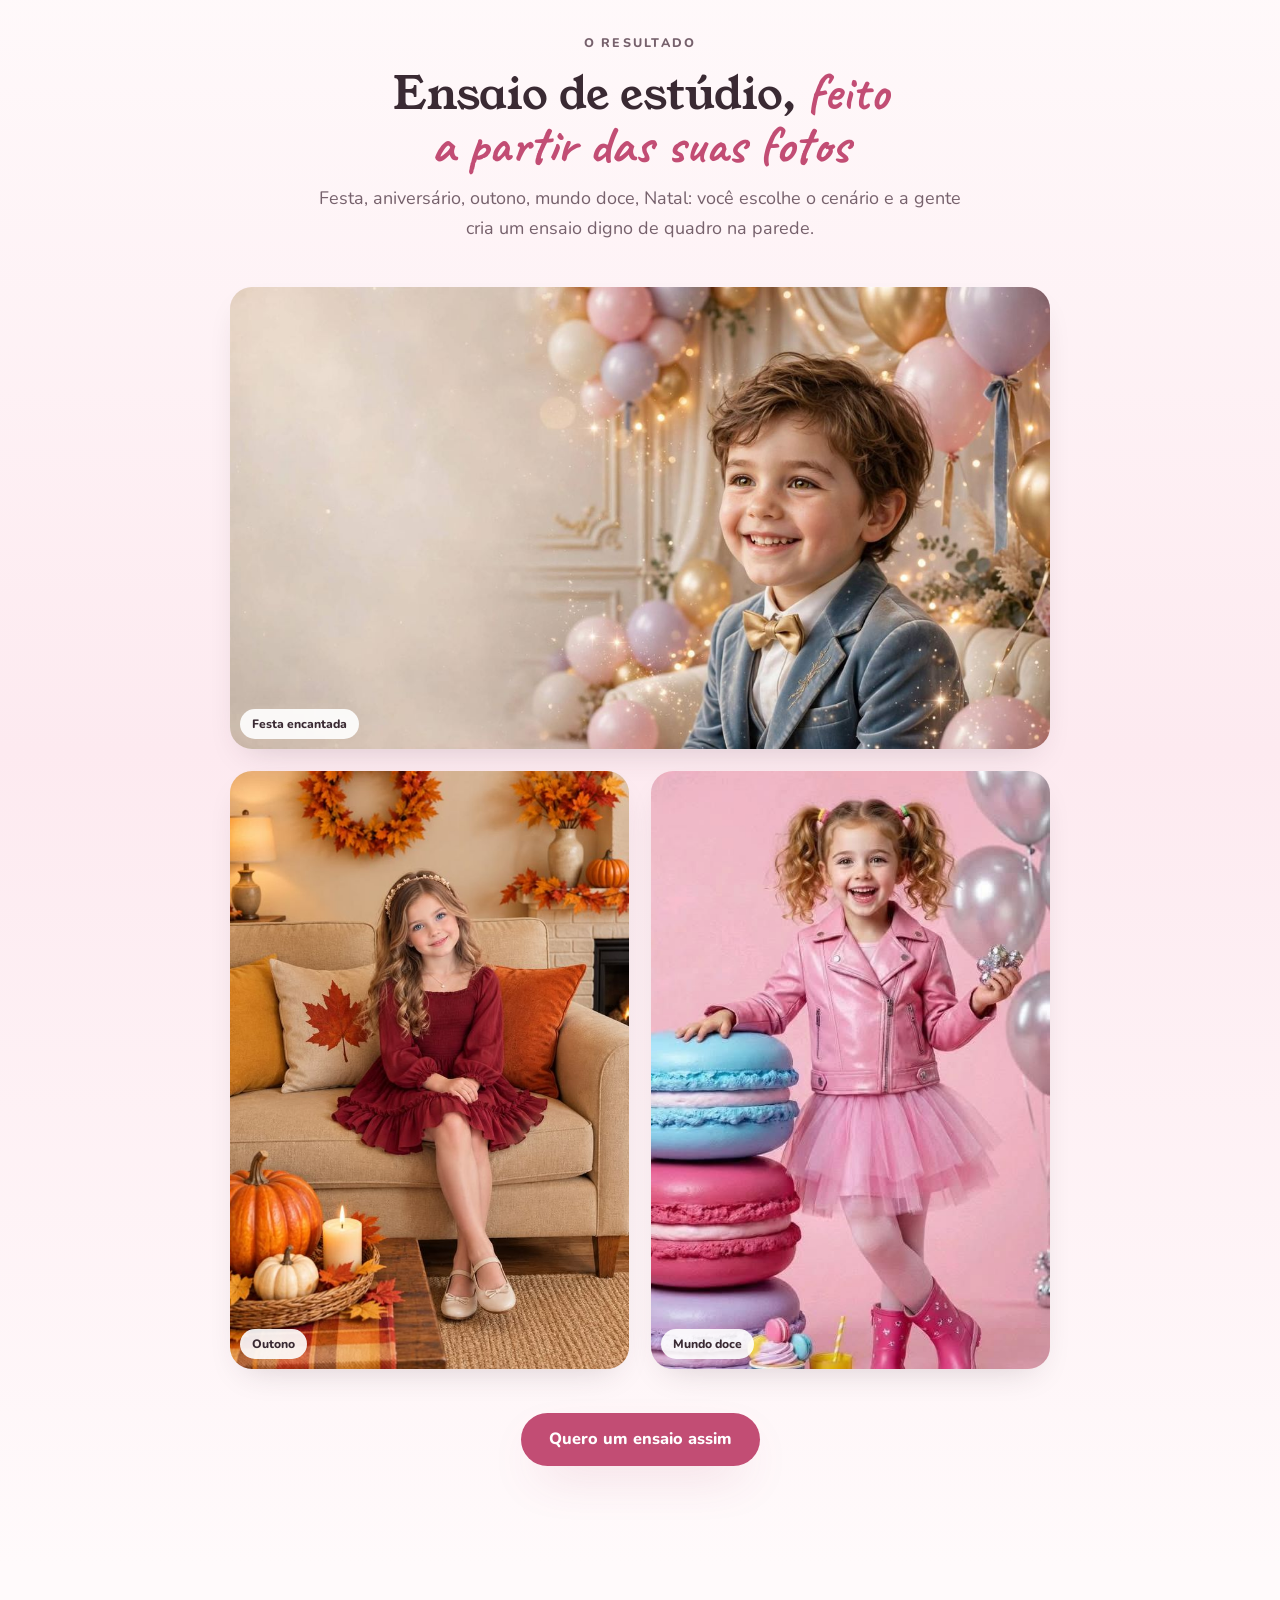
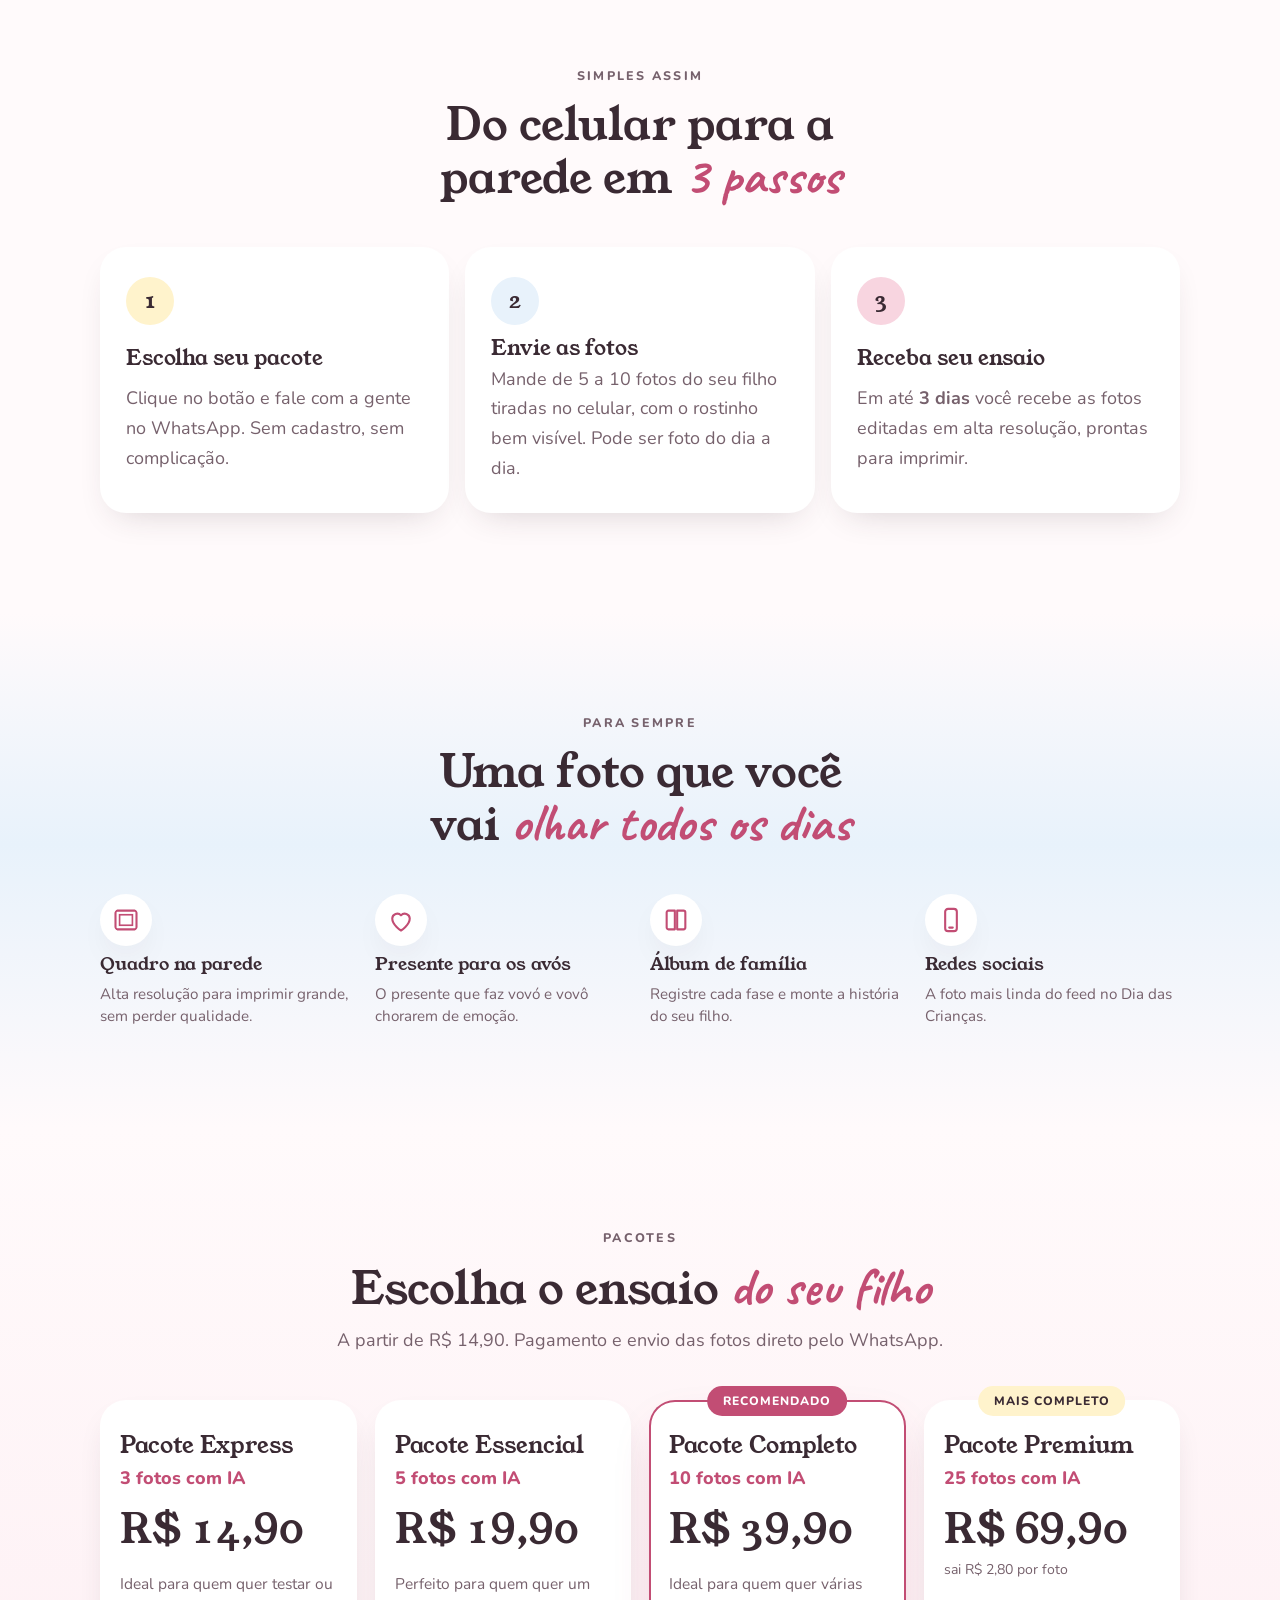
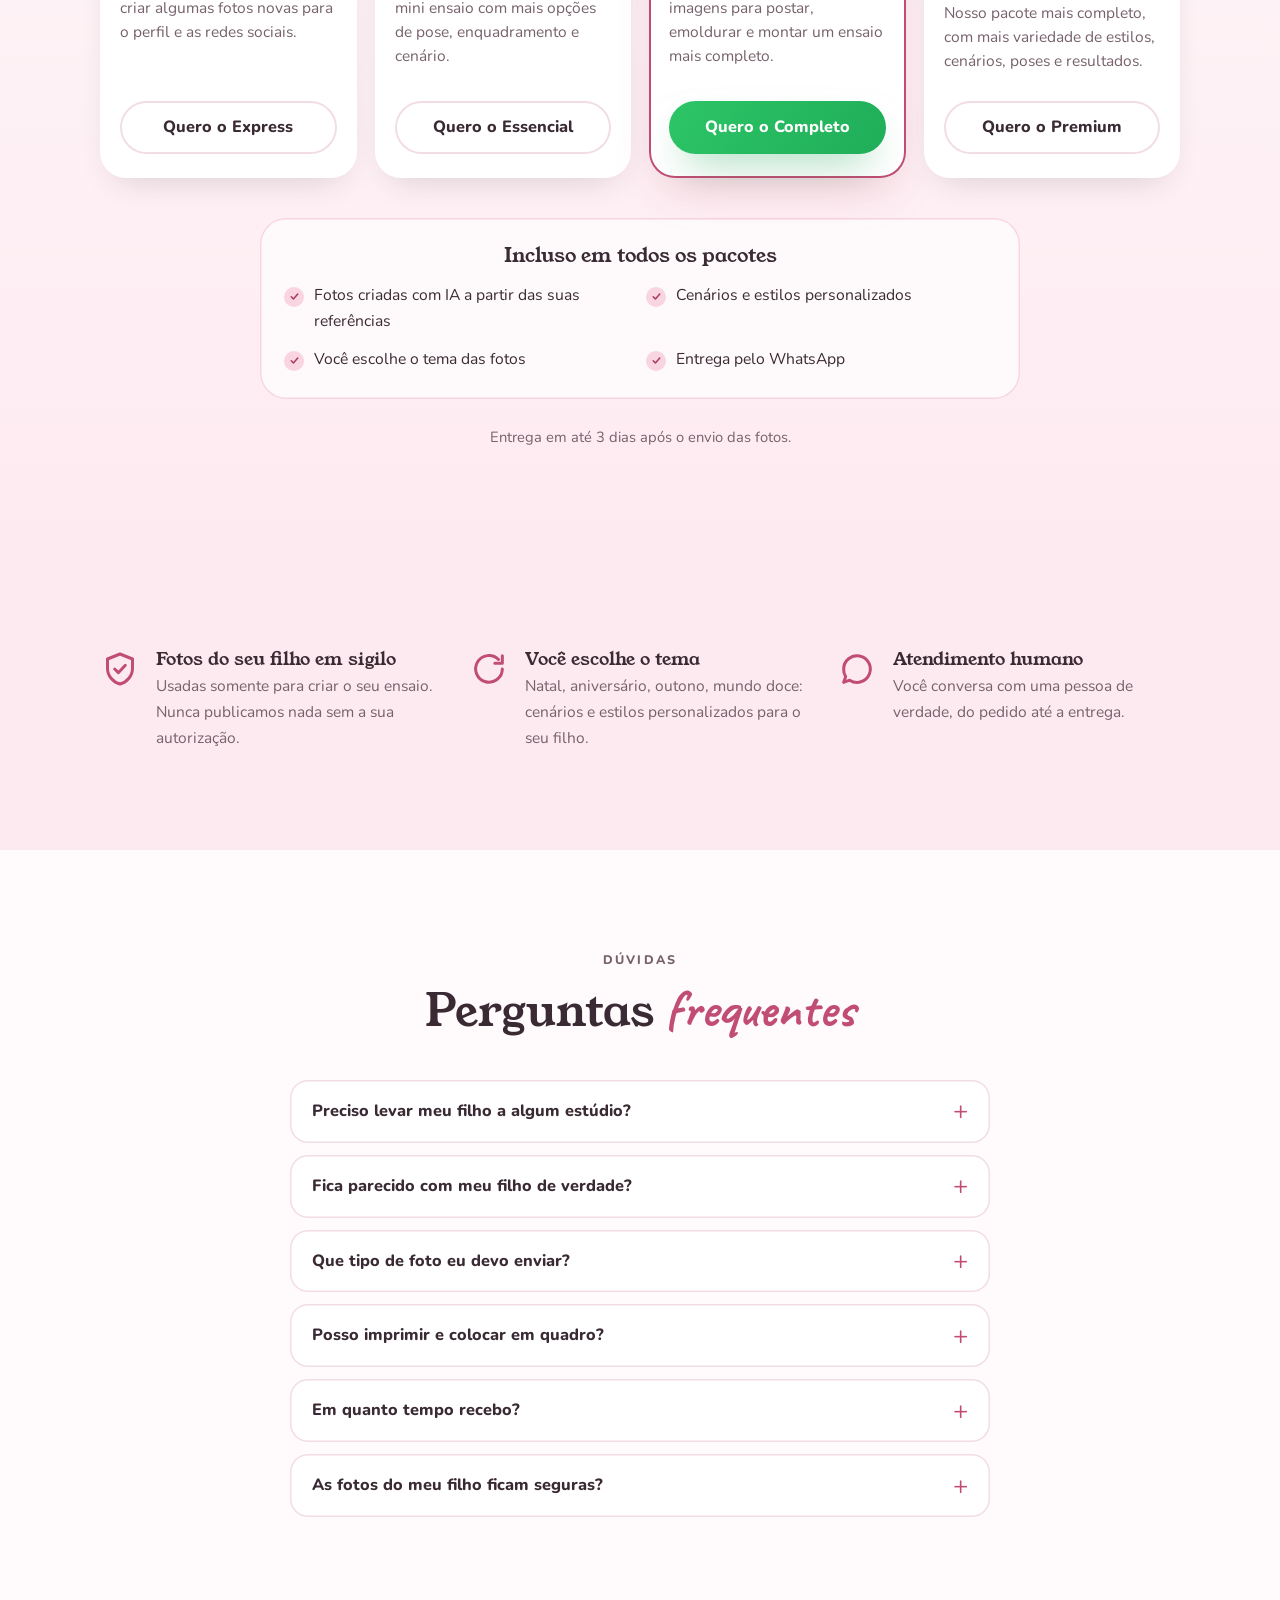
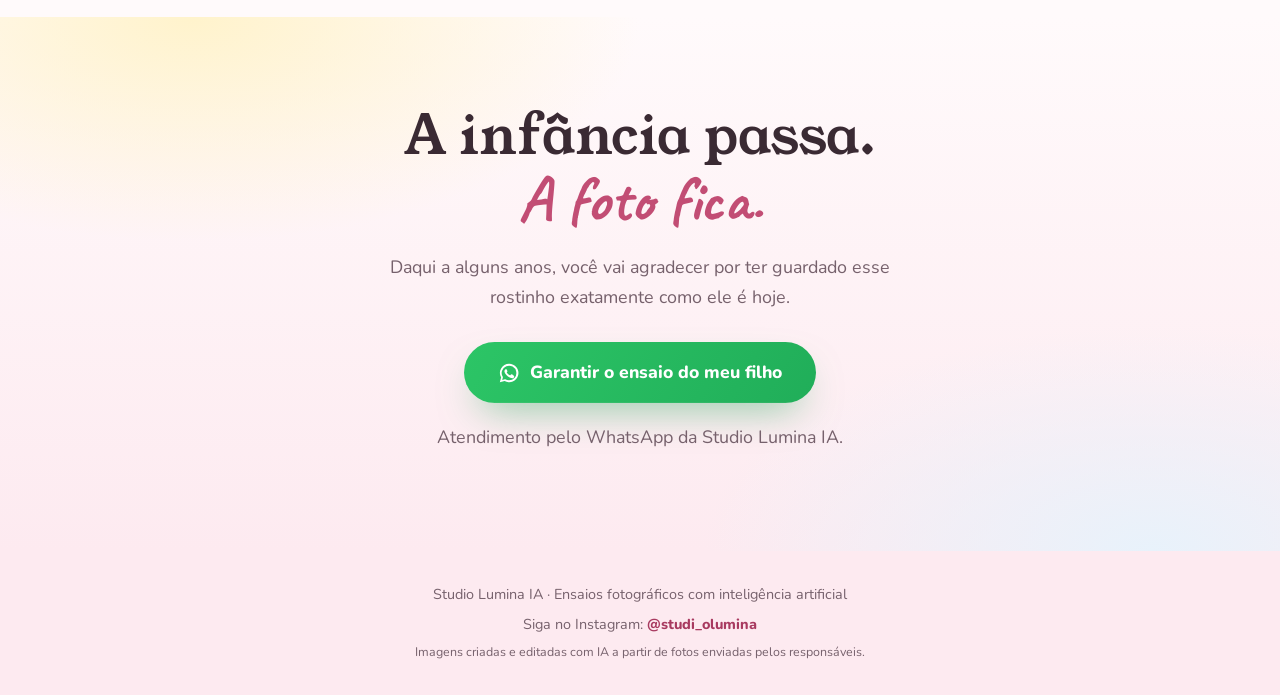
==== commit 749bb838: "Add real photos to hero and gallery Hero uses the birthday-cake shot; gallery shows party, autumn an" ====
--- a/ensaio-dia-das-criancas/index.html
+++ b/ensaio-dia-das-criancas/index.html
@@ -8,7 +8,7 @@
 <meta name="description" content="Transforme fotos do celular em um ensaio de estúdio do seu filho, sem sair de casa. Especial Dia das Crianças: você envia as fotos pelo WhatsApp e recebe um ensaio pronto para imprimir e emoldurar.">
 <meta property="og:title" content="Ensaio fotográfico com IA · Especial Dia das Crianças">
 <meta property="og:description" content="Ele só vai ter essa idade uma vez. Transforme fotos do celular em um ensaio de estúdio, pronto para o quadro na parede.">
-<meta property="og:image" content="img/hero.jpg">
+<meta property="og:image" content="https://studio-lumina-ia.vercel.app/img/hero.jpg">
 <meta property="og:type" content="website">
 <link rel="preconnect" href="https://fonts.googleapis.com">
 <link rel="preconnect" href="https://fonts.gstatic.com" crossorigin>
@@ -85,16 +85,13 @@
     <div class="section-head">
       <p class="kicker">O resultado</p>
       <h2>Ensaio de estúdio, <em>feito a partir das suas fotos</em></h2>
-      <p>Natal, aniversário, outono, mundo doce: você escolhe o cenário e a gente cria um ensaio digno de quadro na parede.</p>
+      <p>Festa, aniversário, outono, mundo doce, Natal: você escolhe o cenário e a gente cria um ensaio digno de quadro na parede.</p>
     </div>
 
     <div class="gallery">
-      <figure class="g-item"><img src="img/natal.jpg" alt="Menina com ursinho de pelúcia em cenário de Natal" data-ph="natal.jpg" loading="lazy"><figcaption>Natal encantado</figcaption></figure>
-      <figure class="g-item"><img src="img/aniversario.jpg" alt="Menina com bolo em estúdio de balões amarelos" data-ph="aniversario.jpg" loading="lazy"><figcaption>Aniversário</figcaption></figure>
+      <figure class="g-item g-wide"><img src="img/festa.jpg" alt="Menino sorrindo de gravata borboleta em cenário de festa com balões" data-ph="festa.jpg" loading="lazy"><figcaption>Festa encantada</figcaption></figure>
+      <figure class="g-item"><img src="img/outono.jpg" alt="Menina de vestido vinho em sala decorada de outono" data-ph="outono.jpg" loading="lazy"><figcaption>Outono</figcaption></figure>
       <figure class="g-item"><img src="img/doce.jpg" alt="Menina sorrindo ao lado de macarons gigantes" data-ph="doce.jpg" loading="lazy"><figcaption>Mundo doce</figcaption></figure>
-      <figure class="g-item"><img src="img/outono.jpg" alt="Menina de vestido vinho em sala decorada de outono" data-ph="outono.jpg" loading="lazy"><figcaption>Outono aconchegante</figcaption></figure>
-      <figure class="g-item"><img src="img/natal-doces.jpg" alt="Menina abraçando balas gigantes em cenário de Natal" data-ph="natal-doces.jpg" loading="lazy"><figcaption>Natal doce</figcaption></figure>
-      <figure class="g-item"><img src="img/dois-anos.jpg" alt="Menina de vestido rosa em ensaio de 2 anos" data-ph="dois-anos.jpg" loading="lazy"><figcaption>2 aninhos</figcaption></figure>
     </div>
 
     <div class="compare" data-optional>
@@ -266,7 +263,7 @@
 
 <a href="#" class="sticky-cta" data-wa="Olá! Quero fazer o ensaio fotográfico do meu filho para o Dia das Crianças.">
   <svg viewBox="0 0 24 24" aria-hidden="true"><path fill="currentColor" d="M12 2a10 10 0 0 0-8.6 15L2 22l5.2-1.4A10 10 0 1 0 12 2Zm0 18a8 8 0 0 1-4.1-1.1l-.3-.2-3 .8.8-3-.2-.3A8 8 0 1 1 12 20Zm4.4-5.9c-.2-.1-1.4-.7-1.6-.8-.2-.1-.4-.1-.5.1s-.6.8-.8 1c-.1.1-.3.2-.5.1a6.6 6.6 0 0 1-3.3-2.9c-.2-.4.2-.4.6-1.2.1-.1 0-.3 0-.4l-.8-1.8c-.2-.5-.4-.4-.5-.4h-.5c-.1 0-.4 0-.6.3a2.7 2.7 0 0 0-.9 2.1c0 1.3.9 2.5 1.1 2.7.1.2 1.9 3 4.7 4.1.6.3 1.1.4 1.5.5.6.2 1.2.2 1.6.1.5-.1 1.4-.6 1.6-1.1.2-.5.2-1 .1-1.1s-.2-.2-.4-.3Z"/></svg>
-  Quero meu ensaio no WhatsApp
+  Pedir pelo WhatsApp
 </a>
 
 
--- a/ensaio-dia-das-criancas/style.css
+++ b/ensaio-dia-das-criancas/style.css
@@ -300,6 +300,8 @@
   box-shadow: var(--shadow-card);
 }
 .g-item img { width: 100%; height: 100%; object-fit: cover; object-position: 50% 25%; transition: transform 0.9s var(--ease); }
+.g-wide { grid-column: 1 / -1; aspect-ratio: 16 / 9; }
+.g-wide img { object-position: 72% 40%; }
 .g-item:hover img { transform: scale(1.04); }
 .g-item figcaption {
   position: absolute;
@@ -526,8 +528,7 @@
 
 @media (min-width: 760px) {
   .section { padding-block: 100px; }
-  .gallery { grid-template-columns: repeat(3, 1fr); gap: 22px; max-width: 900px; margin: 0 auto; padding-bottom: 34px; }
-  .g-item:nth-child(3n+2) { translate: 0 34px; }
+  .gallery { gap: 22px; max-width: 820px; margin: 0 auto; }
   .steps { grid-template-columns: repeat(3, 1fr); }
   .steps li { grid-template-columns: 1fr; padding: 30px 26px; }
   .step-n { grid-row: auto; margin-bottom: 8px; }
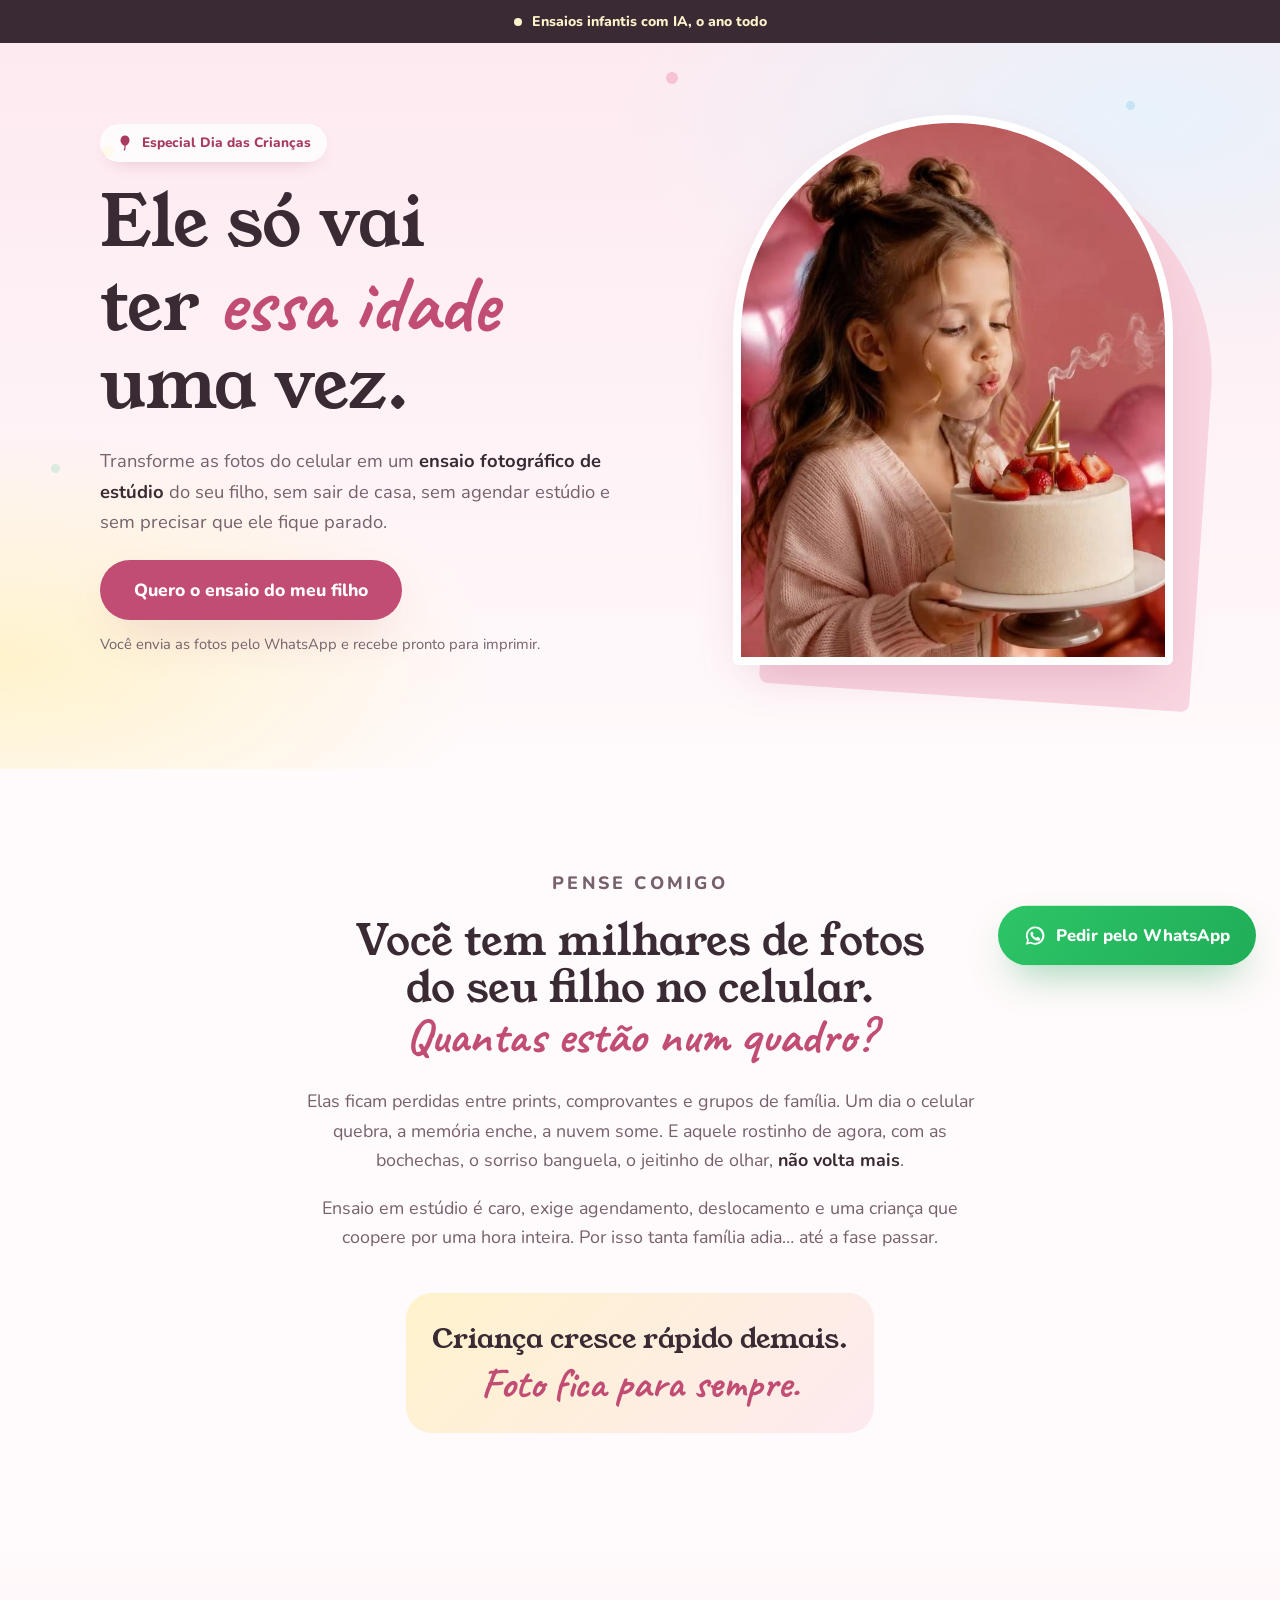
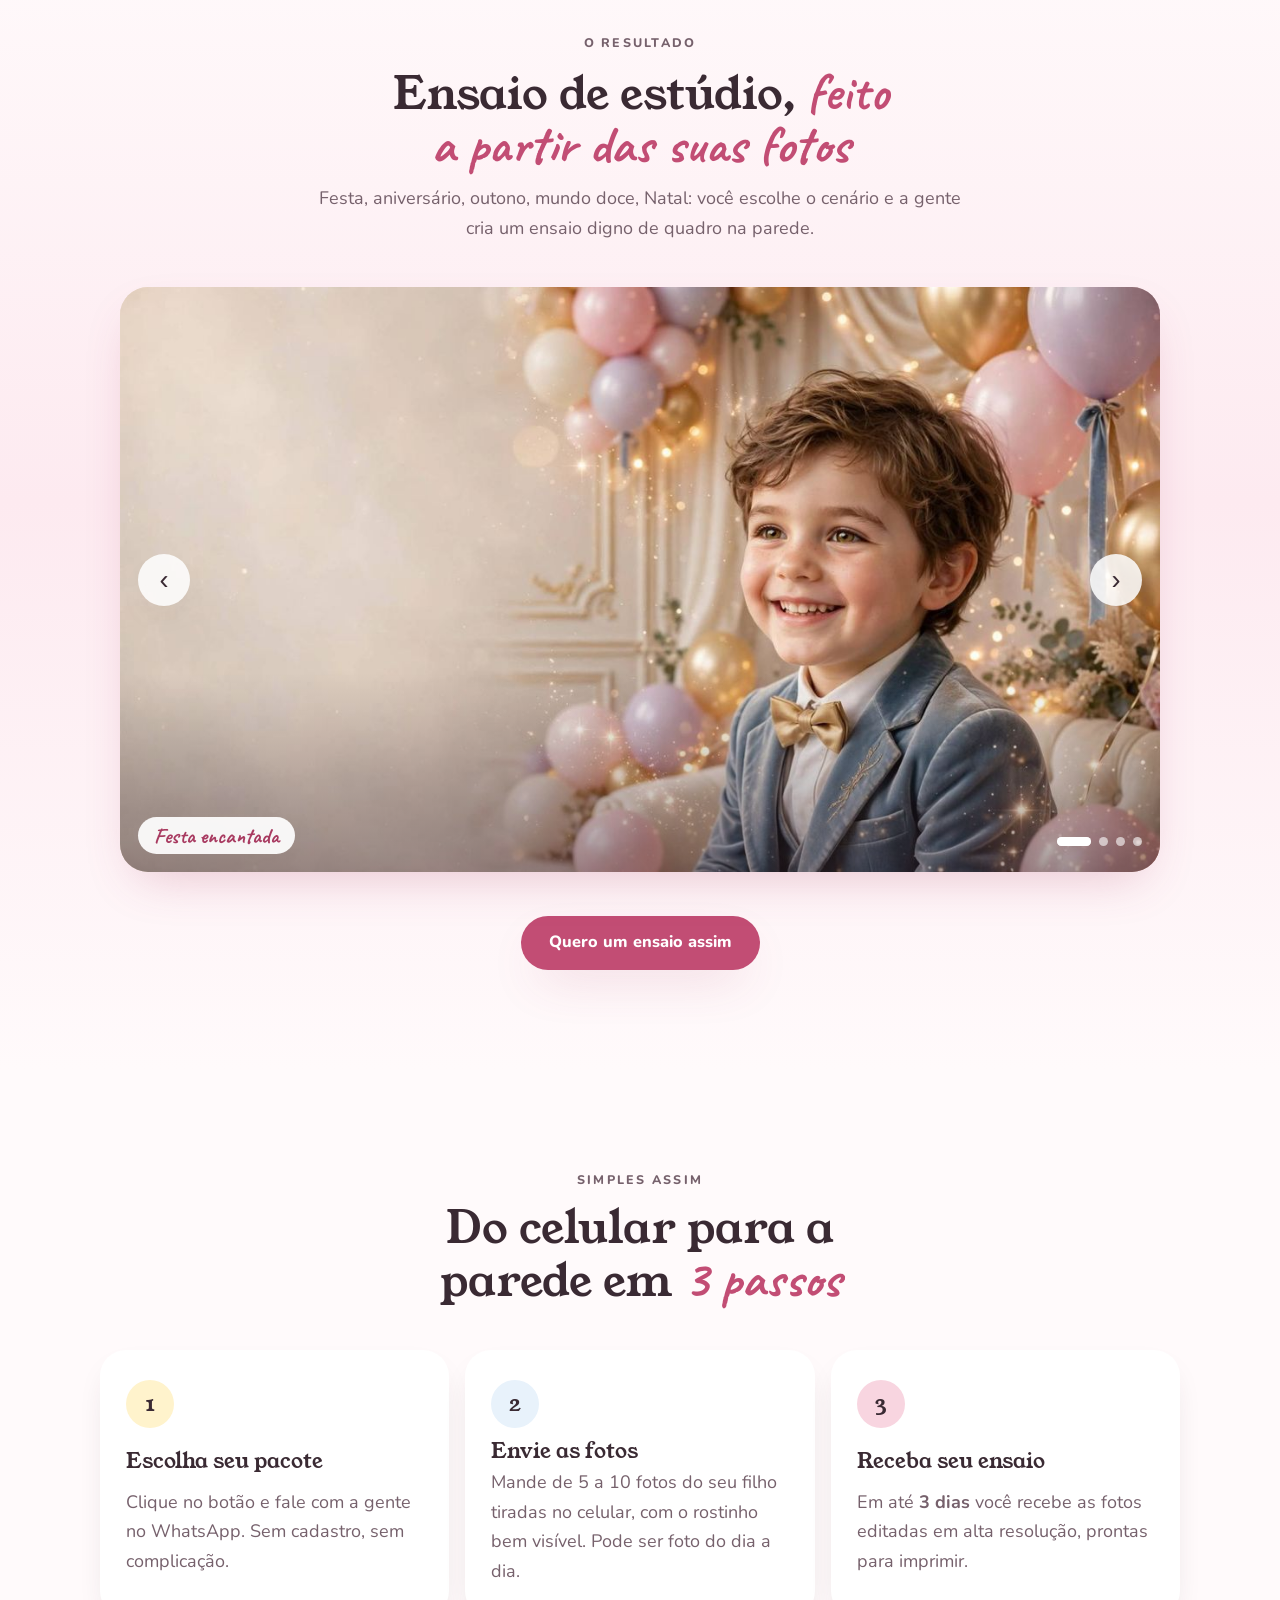
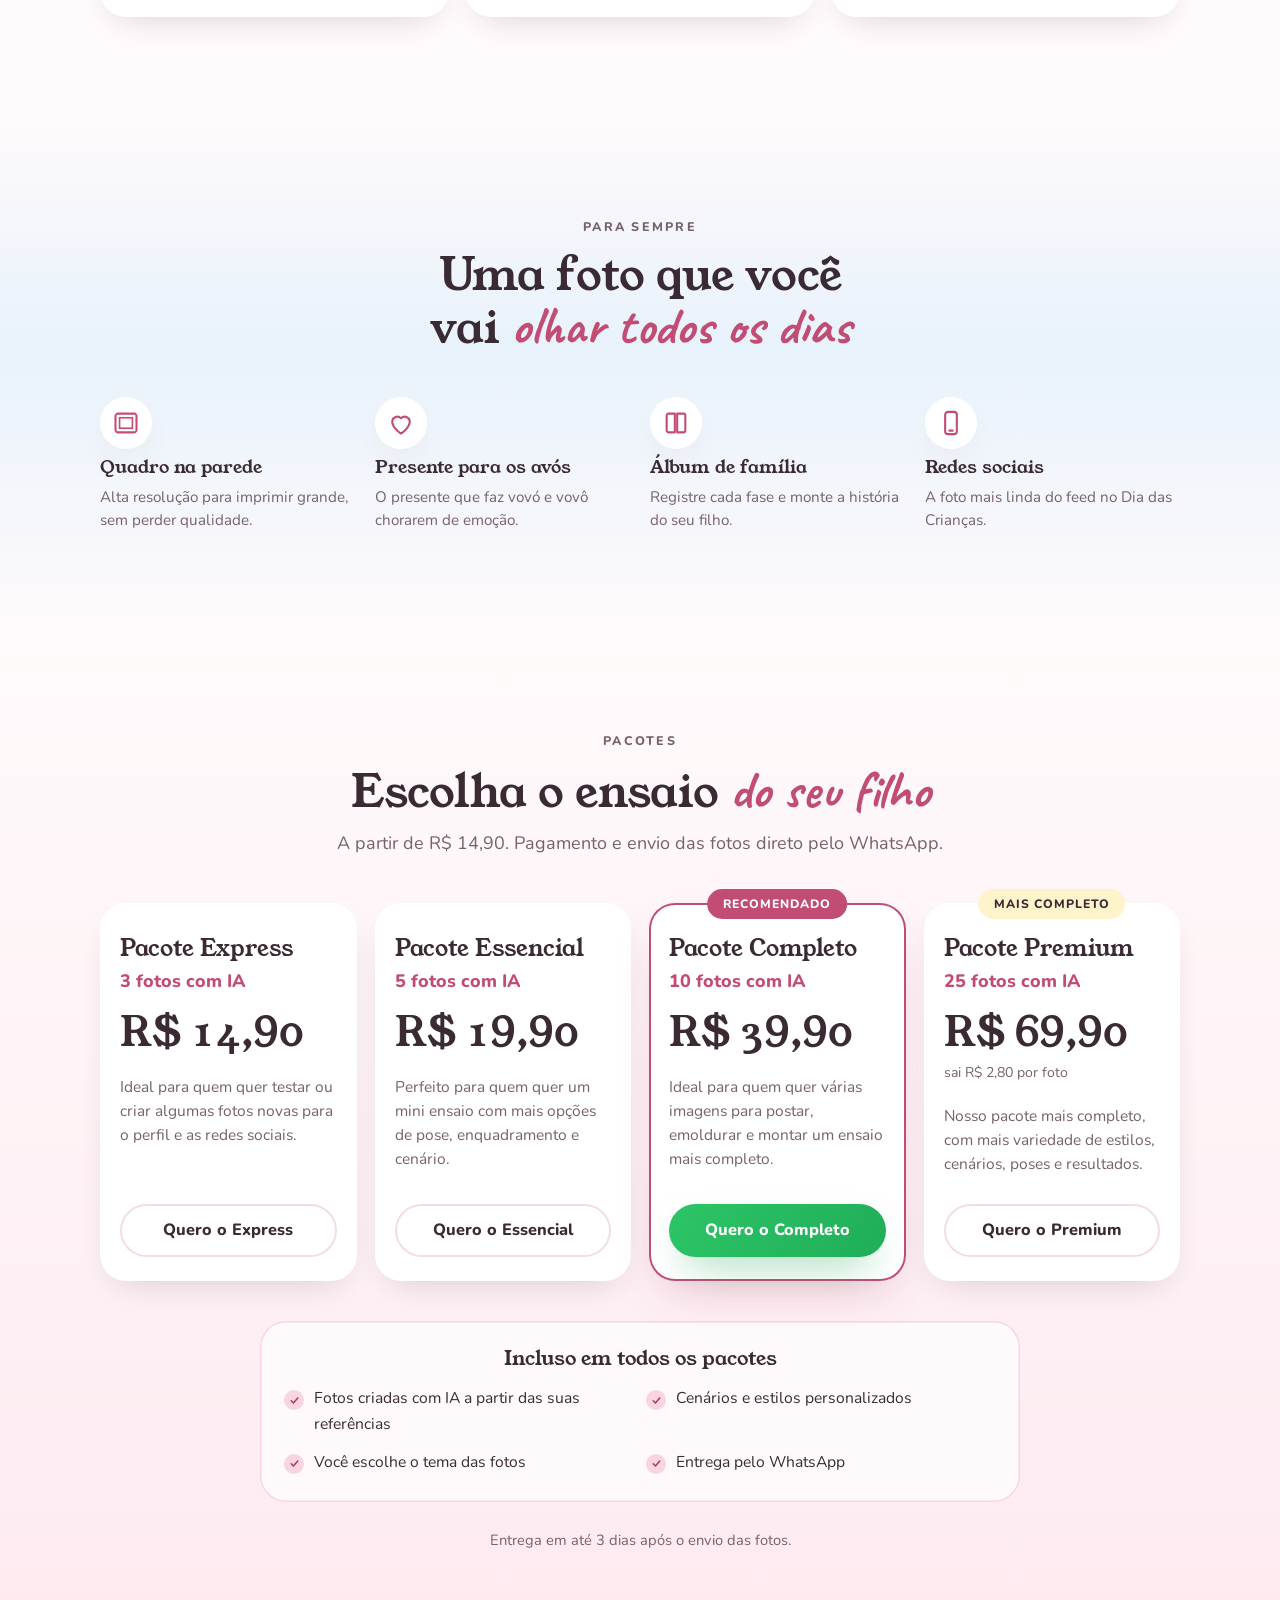
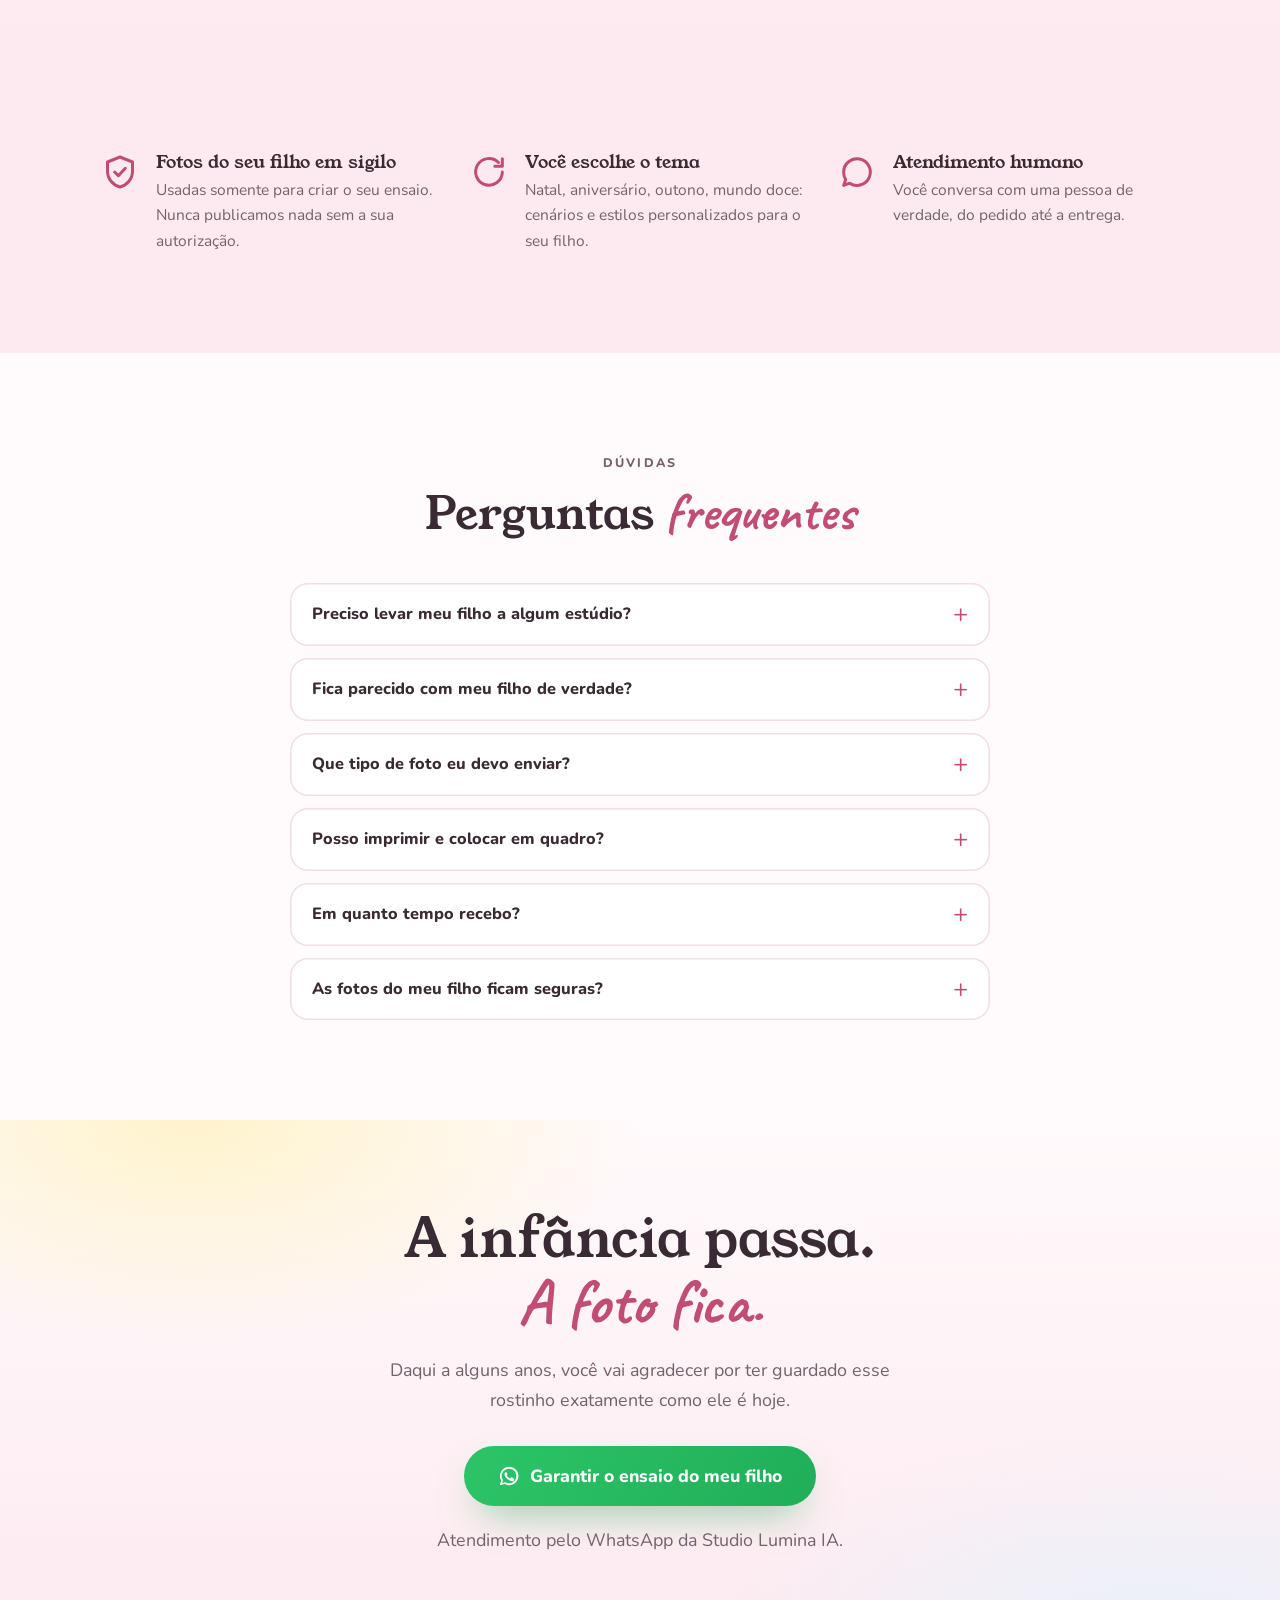
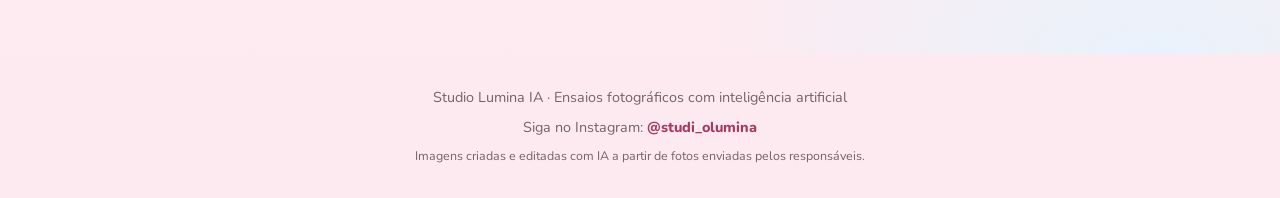
==== commit c22c6b53: "Replace photo grid with large auto-rotating demo banner Crossfade with slow zoom every 4.8s, arrows," ====
--- a/ensaio-dia-das-criancas/index.html
+++ b/ensaio-dia-das-criancas/index.html
@@ -88,10 +88,15 @@
       <p>Festa, aniversário, outono, mundo doce, Natal: você escolhe o cenário e a gente cria um ensaio digno de quadro na parede.</p>
     </div>
 
-    <div class="gallery">
-      <figure class="g-item g-wide"><img src="img/festa.jpg" alt="Menino sorrindo de gravata borboleta em cenário de festa com balões" data-ph="festa.jpg" loading="lazy"><figcaption>Festa encantada</figcaption></figure>
-      <figure class="g-item"><img src="img/outono.jpg" alt="Menina de vestido vinho em sala decorada de outono" data-ph="outono.jpg" loading="lazy"><figcaption>Outono</figcaption></figure>
-      <figure class="g-item"><img src="img/doce.jpg" alt="Menina sorrindo ao lado de macarons gigantes" data-ph="doce.jpg" loading="lazy"><figcaption>Mundo doce</figcaption></figure>
+    <div class="banner" id="banner" role="region" aria-roledescription="carrossel" aria-label="Fotos de demonstração" tabindex="0">
+      <figure class="slide wide is-active" data-cap="Festa encantada" style="--pos: 72% 40%"><img class="slide-bg" src="img/festa.jpg" alt="" aria-hidden="true"><img class="slide-img" src="img/festa.jpg" alt="Menino sorrindo de gravata borboleta em cenário de festa com balões"></figure>
+      <figure class="slide portrait" data-cap="Aniversário" style="--pos: 50% 30%"><img class="slide-bg" src="img/hero.jpg" alt="" aria-hidden="true"><img class="slide-img" src="img/hero.jpg" alt="Menina assoprando a vela de 4 anos no bolo de aniversário"></figure>
+      <figure class="slide portrait" data-cap="Outono" style="--pos: 50% 40%"><img class="slide-bg" src="img/outono.jpg" alt="" aria-hidden="true"><img class="slide-img" src="img/outono.jpg" alt="Menina de vestido vinho em sala decorada de outono"></figure>
+      <figure class="slide portrait" data-cap="Mundo doce" style="--pos: 50% 30%"><img class="slide-bg" src="img/doce.jpg" alt="" aria-hidden="true"><img class="slide-img" src="img/doce.jpg" alt="Menina sorrindo ao lado de macarons gigantes"></figure>
+      <span class="banner-cap" id="banner-cap" aria-live="polite">Festa encantada</span>
+      <button class="banner-nav prev" type="button" aria-label="Foto anterior">&#8249;</button>
+      <button class="banner-nav next" type="button" aria-label="Próxima foto">&#8250;</button>
+      <div class="banner-dots" id="banner-dots"></div>
     </div>
 
     <div class="compare" data-optional>
--- a/ensaio-dia-das-criancas/style.css
+++ b/ensaio-dia-das-criancas/style.css
@@ -288,32 +288,113 @@
 
 /* ===== Gallery ===== */
 .gallery-section { background: linear-gradient(180deg, var(--bg) 0%, var(--blush) 50%, var(--bg) 100%); }
-.gallery { display: grid; grid-template-columns: repeat(2, 1fr); gap: 14px; }
-.g-item {
+.banner {
   position: relative;
-  margin: 0;
-  aspect-ratio: 2 / 3;
+  aspect-ratio: 4 / 5;
   max-width: 100%;
   overflow: hidden;
-  border-radius: 22px;
+  border-radius: 28px;
   background: var(--blush);
+  box-shadow: var(--shadow-soft);
+  touch-action: pan-y;
+  user-select: none;
+  -webkit-user-select: none;
+}
+.banner:focus-visible { outline: 3px solid var(--rose); outline-offset: 4px; }
+.banner::after {
+  content: "";
+  position: absolute;
+  inset: auto 0 0;
+  height: 34%;
+  z-index: 2;
+  background: linear-gradient(180deg, transparent, rgba(58, 42, 51, 0.42));
+  pointer-events: none;
+}
+.slide { position: absolute; inset: 0; margin: 0; opacity: 0; transition: opacity 1.2s var(--ease); }
+.slide.is-active { opacity: 1; }
+.slide-bg {
+  position: absolute;
+  inset: -10%;
+  width: 120%;
+  height: 120%;
+  max-width: none;
+  object-fit: cover;
+  filter: blur(30px) saturate(1.15);
+  opacity: 0.75;
+}
+.slide-img {
+  position: absolute;
+  inset: 0;
+  width: 100%;
+  height: 100%;
+  object-fit: cover;
+  object-position: var(--pos, 50% 30%);
+  transform: scale(1.07);
+  transition: transform 6.5s linear;
+  -webkit-user-drag: none;
+}
+.slide.is-active .slide-img { transform: scale(1); }
+.banner-cap {
+  position: absolute;
+  left: 18px;
+  bottom: 18px;
+  z-index: 3;
+  padding: 7px 16px;
+  border-radius: 999px;
+  background: rgba(255, 255, 255, 0.92);
+  font-family: var(--f-hand);
+  font-size: 1.35rem;
+  font-weight: 700;
+  line-height: 1.1;
+  color: var(--rose-deep);
+  transition: opacity 0.4s var(--ease), transform 0.4s var(--ease);
+}
+.banner-cap.swap { opacity: 0; transform: translateY(6px); }
+.banner-nav {
+  position: absolute;
+  top: 50%;
+  z-index: 3;
+  width: 44px;
+  height: 44px;
+  border: none;
+  border-radius: 50%;
+  background: rgba(255, 255, 255, 0.85);
+  color: var(--ink);
+  font-size: 1.7rem;
+  line-height: 1;
+  cursor: pointer;
   box-shadow: var(--shadow-card);
-}
-.g-item img { width: 100%; height: 100%; object-fit: cover; object-position: 50% 25%; transition: transform 0.9s var(--ease); }
-.g-wide { grid-column: 1 / -1; aspect-ratio: 16 / 9; }
-.g-wide img { object-position: 72% 40%; }
-.g-item:hover img { transform: scale(1.04); }
-.g-item figcaption {
-  position: absolute;
-  left: 10px;
-  bottom: 10px;
-  z-index: 1;
-  padding: 5px 12px;
+  transform: translateY(-50%);
+  transition: background-color 0.3s var(--ease), transform 0.3s var(--ease);
+}
+.banner-nav:hover { background: var(--white); transform: translateY(-50%) scale(1.06); }
+.banner-nav:focus-visible { outline: 3px solid var(--rose); outline-offset: 2px; }
+.banner-nav.prev { left: 12px; }
+.banner-nav.next { right: 12px; }
+.banner-dots { position: absolute; right: 18px; bottom: 26px; z-index: 3; display: flex; gap: 8px; }
+.banner-dot {
+  position: relative;
+  width: 9px;
+  height: 9px;
+  padding: 0;
+  border: none;
   border-radius: 999px;
-  background: rgba(255, 255, 255, 0.9);
-  font-size: 0.76rem;
-  font-weight: 800;
-}
+  overflow: hidden;
+  background: rgba(255, 255, 255, 0.6);
+  cursor: pointer;
+  transition: width 0.4s var(--ease);
+}
+.banner-dot.is-active { width: 34px; }
+.banner-dot.is-active::after {
+  content: "";
+  position: absolute;
+  inset: 0;
+  background: var(--white);
+  transform-origin: left;
+  animation: dot-fill var(--dur, 4.8s) linear forwards;
+}
+.banner.paused .banner-dot.is-active::after { animation-play-state: paused; }
+@keyframes dot-fill { from { transform: scaleX(0); } to { transform: scaleX(1); } }
 
 .compare { display: grid; grid-template-columns: 1fr 1fr; gap: 14px; margin: 44px auto 0; max-width: 720px; }
 .compare figure { position: relative; margin: 0; aspect-ratio: 3 / 4; max-width: 100%; border-radius: 22px; overflow: hidden; background: var(--blush); }
@@ -528,7 +609,11 @@
 
 @media (min-width: 760px) {
   .section { padding-block: 100px; }
-  .gallery { gap: 22px; max-width: 820px; margin: 0 auto; }
+  .banner { aspect-ratio: 16 / 9; max-width: 1040px; margin: 0 auto; }
+  .slide.portrait .slide-img { object-fit: contain; }
+  .banner-nav { width: 52px; height: 52px; }
+  .banner-nav.prev { left: 18px; }
+  .banner-nav.next { right: 18px; }
   .steps { grid-template-columns: repeat(3, 1fr); }
   .steps li { grid-template-columns: 1fr; padding: 30px 26px; }
   .step-n { grid-row: auto; margin-bottom: 8px; }
